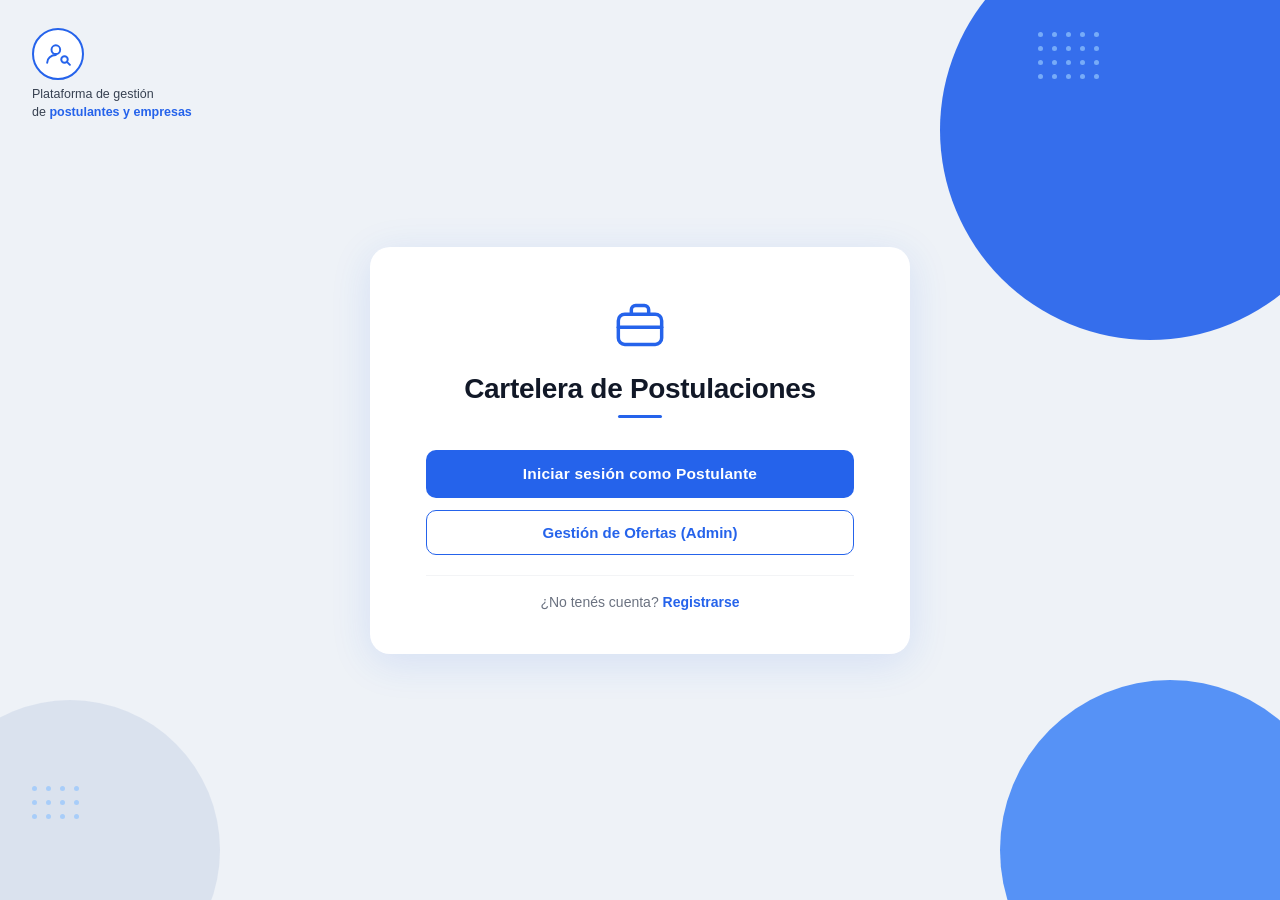
==== index.html @ e356440d "Alta de ofertas destacadas" ====
<!DOCTYPE html>
<html lang="es">
<head>
  <meta charset="UTF-8" />
  <meta name="viewport" content="width=device-width, initial-scale=1.0" />
  <title>Cartelera de Postulaciones</title>
  <link rel="stylesheet" href="css/styles.css" />
</head>
<body>

  <!-- ══════════════════════════════════════
       DECORACIÓN COMPARTIDA (vistas centradas)
  ══════════════════════════════════════ -->
  <div class="bg-blob-tr" id="deco-tr"></div>
  <div class="bg-blob-br" id="deco-br"></div>
  <div class="bg-blob-bl" id="deco-bl"></div>
  <div class="dots dots-tr" id="deco-dots-tr">
    <div class="dot"></div><div class="dot"></div><div class="dot"></div><div class="dot"></div><div class="dot"></div>
    <div class="dot"></div><div class="dot"></div><div class="dot"></div><div class="dot"></div><div class="dot"></div>
    <div class="dot"></div><div class="dot"></div><div class="dot"></div><div class="dot"></div><div class="dot"></div>
    <div class="dot"></div><div class="dot"></div><div class="dot"></div><div class="dot"></div><div class="dot"></div>
  </div>
  <div class="dots dots-bl" id="deco-dots-bl">
    <div class="dot"></div><div class="dot"></div><div class="dot"></div><div class="dot"></div>
    <div class="dot"></div><div class="dot"></div><div class="dot"></div><div class="dot"></div>
    <div class="dot"></div><div class="dot"></div><div class="dot"></div><div class="dot"></div>
  </div>
  <div class="brand" id="deco-brand">
    <div class="brand-icon">
      <svg viewBox="0 0 24 24" stroke-linecap="round" stroke-linejoin="round">
        <circle cx="10" cy="8" r="4"/>
        <path d="M2 20c0-4 3.6-7 8-7"/>
        <circle cx="18" cy="17" r="3"/>
        <line x1="20.5" y1="19.5" x2="23" y2="22"/>
      </svg>
    </div>
    <div class="brand-text">Plataforma de gestión<br>de <span>postulantes y empresas</span></div>
  </div>

  <!-- ══════════════════════════════════════
       VISTA: HOME
  ══════════════════════════════════════ -->
  <div id="view-home" class="view view-centered active">
    <div class="card">
      <div class="card-icon">
        <svg viewBox="0 0 24 24" stroke-linecap="round" stroke-linejoin="round">
          <rect x="2" y="7" width="20" height="14" rx="3"/>
          <path d="M16 7V5a2 2 0 0 0-2-2h-4a2 2 0 0 0-2 2v2"/>
          <path d="M2 13h20"/>
        </svg>
      </div>
      <h1>Cartelera de Postulaciones</h1>
      <div class="divider"></div>
      <div class="botones-home">
        <button class="btn-primary" onclick="showView('view-login')">Iniciar sesión como Postulante</button>
        <button class="btn-secondary" onclick="showView('view-ofertas')">Gestión de Ofertas (Admin)</button>
      </div>
      <div class="sep"></div>
      <div class="card-footer">¿No tenés cuenta? <a onclick="showView('view-registro')">Registrarse</a></div>
    </div>
  </div>

  <!-- ══════════════════════════════════════
       VISTA: LOGIN
  ══════════════════════════════════════ -->
  <div id="view-login" class="view view-centered">
    <div class="card">
      <div class="card-icon">
        <svg viewBox="0 0 24 24" stroke-linecap="round" stroke-linejoin="round">
          <rect x="2" y="7" width="20" height="14" rx="3"/>
          <path d="M16 7V5a2 2 0 0 0-2-2h-4a2 2 0 0 0-2 2v2"/>
          <path d="M2 13h20"/>
        </svg>
      </div>
      <h1>Inicio de Sesión</h1>
      <div class="divider"></div>

      <div id="login-error" class="msg-error">Usuario o contraseña incorrectos.</div>

      <div class="fields">
        <div class="campo">
          <label for="login-username">Nombre de usuario:</label>
          <div class="input-wrap">
            <span class="icon-left">
              <svg viewBox="0 0 24 24" stroke-linecap="round" stroke-linejoin="round"><circle cx="12" cy="8" r="4"/><path d="M4 20c0-4 3.6-7 8-7s8 3 8 7"/></svg>
            </span>
            <input type="text" id="login-username" placeholder="Ingrese su nombre de usuario" />
          </div>
        </div>
        <div class="campo">
          <label for="login-password">Contraseña:</label>
          <div class="input-wrap">
            <span class="icon-left">
              <svg viewBox="0 0 24 24" stroke-linecap="round" stroke-linejoin="round"><rect x="5" y="11" width="14" height="10" rx="2"/><path d="M8 11V7a4 4 0 0 1 8 0v4"/></svg>
            </span>
            <input type="password" id="login-password" placeholder="Ingrese su contraseña" />
            <button type="button" class="toggle-pw" onclick="togglePw('login-password')" aria-label="Mostrar contraseña">
              <svg viewBox="0 0 24 24" stroke-linecap="round" stroke-linejoin="round"><path d="M1 12s4-8 11-8 11 8 11 8-4 8-11 8-11-8-11-8z"/><circle cx="12" cy="12" r="3"/></svg>
            </button>
          </div>
        </div>
      </div>

      <button class="btn-primary" onclick="handleLogin()">Ingresar</button>
      <div class="sep"></div>
      <div class="card-footer">¿No tenés cuenta? <a onclick="showView('view-registro')">Registrarse</a></div>
    </div>
  </div>

  <!-- ══════════════════════════════════════
       VISTA: REGISTRO
  ══════════════════════════════════════ -->
  <div id="view-registro" class="view view-centered">
    <div class="card wide">
      <div class="card-icon">
        <svg viewBox="0 0 24 24" stroke-linecap="round" stroke-linejoin="round">
          <circle cx="12" cy="8" r="4"/>
          <path d="M4 20c0-4 3.6-7 8-7s8 3 8 7"/>
          <line x1="19" y1="8" x2="19" y2="14"/><line x1="16" y1="11" x2="22" y2="11"/>
        </svg>
      </div>
      <h1>Registro de Postulante</h1>
      <div class="divider"></div>

      <div id="reg-error" class="msg-error">Completá todos los campos.</div>

      <div class="fields">
        <fieldset class="reg-fieldset">
          <legend>Datos del postulante</legend>

          <div class="campo">
            <label for="reg-username">Nombre de usuario:</label>
            <div class="input-wrap">
              <span class="icon-left"><svg viewBox="0 0 24 24" stroke-linecap="round" stroke-linejoin="round"><circle cx="12" cy="8" r="4"/><path d="M4 20c0-4 3.6-7 8-7s8 3 8 7"/></svg></span>
              <input type="text" id="reg-username" placeholder="Elija un nombre de usuario" />
            </div>
          </div>

          <div class="campo">
            <label for="reg-password">Contraseña:</label>
            <div class="input-wrap">
              <span class="icon-left"><svg viewBox="0 0 24 24" stroke-linecap="round" stroke-linejoin="round"><rect x="5" y="11" width="14" height="10" rx="2"/><path d="M8 11V7a4 4 0 0 1 8 0v4"/></svg></span>
              <input type="password" id="reg-password" placeholder="Elija una contraseña" />
            </div>
          </div>

          <div class="campo">
            <label for="reg-fullname">Nombre completo:</label>
            <div class="input-wrap">
              <span class="icon-left"><svg viewBox="0 0 24 24" stroke-linecap="round" stroke-linejoin="round"><path d="M4 6h16M4 12h16M4 18h7"/></svg></span>
              <input type="text" id="reg-fullname" placeholder="Ingrese su nombre completo" />
            </div>
          </div>

          <div class="campo">
            <label for="reg-level">Nivel de experiencia:</label>
            <select id="reg-level">
              <option value="">Seleccione una opción</option>
              <option value="junior">Junior</option>
              <option value="semi-senior">Semi-Senior</option>
              <option value="senior">Senior</option>
            </select>
          </div>

          <div class="campo">
            <label for="reg-area">Área de interés:</label>
            <select id="reg-area">
              <option value="">Seleccione una opción</option>
              <option value="tecnologia">Tecnología</option>
              <option value="diseno">Diseño</option>
              <option value="marketing">Marketing</option>
              <option value="administracion">Administración</option>
            </select>
          </div>
        </fieldset>
      </div>

      <button class="btn-primary" onclick="handleRegistro()">Registrarse</button>
      <button class="btn-secondary" onclick="showView('view-login')">Cancelar</button>
      <div class="sep"></div>
      <div class="card-footer">¿Ya tenés cuenta? <a onclick="showView('view-login')">Iniciar sesión</a></div>
    </div>
  </div>

  <!-- ══════════════════════════════════════
       VISTA: GESTIÓN DE OFERTAS
  ══════════════════════════════════════ -->
  <div id="view-ofertas" class="view view-panel">
    <nav class="navbar">
      <div class="navbar-brand">
        <svg viewBox="0 0 24 24" stroke-linecap="round" stroke-linejoin="round"><rect x="2" y="7" width="20" height="14" rx="3"/><path d="M16 7V5a2 2 0 0 0-2-2h-4a2 2 0 0 0-2 2v2"/><path d="M2 13h20"/></svg>
        Cartelera de Postulaciones
      </div>
      <div class="navbar-actions">
        <a onclick="showView('view-home')">← Menú principal</a>
      </div>
    </nav>
    <main class="panel-content">
      <div class="panel-header">
        <h1>Gestión de Ofertas Laborales</h1>
        <button class="btn-action" onclick="crearOferta()">+ Crear nueva oferta</button>
      </div>
      <div class="table-wrap">
        <table>
          <thead>
            <tr><th>ID</th><th>Título</th><th>Estado</th><th>Acciones</th></tr>
          </thead>
          <tbody id="ofertas-tbody">
            <tr>
              <td>JOB_OFFER_1</td><td>Desarrollador Frontend</td>
              <td><span class="badge badge-active">Activa</span></td>
              <td class="td-actions">
                <button class="btn-table btn-edit"  onclick="editar('JOB_OFFER_1')">Editar</button>
                <button class="btn-table btn-close" onclick="cerrar('JOB_OFFER_1')">Cerrar</button>
              </td>
            </tr>
            <tr>
              <td>JOB_OFFER_2</td><td>Analista de Datos</td>
              <td><span class="badge badge-inactive">Inactiva</span></td>
              <td class="td-actions">
                <button class="btn-table btn-edit"  onclick="editar('JOB_OFFER_2')">Editar</button>
                <button class="btn-table btn-close" onclick="cerrar('JOB_OFFER_2')">Cerrar</button>
              </td>
            </tr>
            <tr>
              <td>JOB_OFFER_3</td><td>Diseñador UX</td>
              <td><span class="badge badge-closed">Cerrada</span></td>
              <td>—</td>
            </tr>
          </tbody>
        </table>
      </div>
    </main>
  </div>

  <!-- ══════════════════════════════════════
       VISTA: ADMIN
  ══════════════════════════════════════ -->
  <div id="view-admin" class="view view-panel">
    <nav class="navbar">
      <div class="navbar-brand">
        <svg viewBox="0 0 24 24" stroke-linecap="round" stroke-linejoin="round"><rect x="2" y="7" width="20" height="14" rx="3"/><path d="M16 7V5a2 2 0 0 0-2-2h-4a2 2 0 0 0-2 2v2"/><path d="M2 13h20"/></svg>
        Cartelera de Postulaciones
      </div>
      <div class="navbar-actions">
        <a onclick="showView('view-ofertas')">Ofertas</a>
        <a onclick="showView('view-home')">Cerrar sesión</a>
      </div>
    </nav>
    <main class="panel-content">
      <div class="panel-header"><h1>Panel de Administración</h1></div>
      <p style="color:var(--gray-500);font-size:14px;">Contenido del panel en construcción.</p>
    </main>
  </div>
  <!-- ══════════════════════════════════════
       VISTA: LISTADO DE OFERTAS (POSTULANTE)
  ══════════════════════════════════════ -->
  <div id="view-listado-ofertas" class="view view-panel">
    <nav class="navbar">
      <div class="navbar-brand">
        <svg viewBox="0 0 24 24" stroke-linecap="round" stroke-linejoin="round"><rect x="2" y="7" width="20" height="14" rx="3"/><path d="M16 7V5a2 2 0 0 0-2-2h-4a2 2 0 0 0-2 2v2"/><path d="M2 13h20"/></svg>
        Cartelera de Postulaciones
      </div>
      <div class="navbar-actions">
        <a onclick="showView('view-home')">← Menú principal</a>
      </div>
    </nav>
    <main class="panel-content">
      <div class="panel-header">
        <h1>Ofertas Laborales Disponibles</h1>
      </div>

      <div class="filtro-ver">
        <span>Ver:</span>
        <label>
          <input type="radio" name="filtro-ofertas" value="mi-area" checked onchange="filtrarOfertas(this.value)" />
          Solo mi área (Tecnología)
        </label>
        <label>
          <input type="radio" name="filtro-ofertas" value="todas" onchange="filtrarOfertas(this.value)" />
          Todas
        </label>
      </div>

      <div id="listado-ofertas-container">

        <div class="oferta-card">
          <div class="oferta-card-header">
            <strong>JOB_OFFER_1</strong> | Desarrollador Frontend
          </div>
          <div class="oferta-card-body">
            <span>Empresa: TechCorp</span>
            <span>Nivel: Junior</span>
            <span>Área: Tecnología</span>
            <span>Vacantes: 2</span>
          </div>
          <div class="oferta-card-footer">
            <button class="btn-action" onclick="postularse('JOB_OFFER_1')">Postularse</button>
          </div>
        </div>

        <div class="oferta-card">
          <div class="oferta-card-header">
            <strong>JOB_OFFER_3</strong> | Analista de Datos
          </div>
          <div class="oferta-card-body">
            <span>Empresa: DataInc</span>
            <span>Nivel: Junior</span>
            <span>Área: Tecnología</span>
            <span>Vacantes: 1</span>
          </div>
          <div class="oferta-card-footer">
            <button class="btn-action" onclick="postularse('JOB_OFFER_3')">Postularse</button>
          </div>
        </div>

      </div>
    </main>
  </div>

  <!-- ══════════════════════════════════════
       VISTA: ALTA DE OFERTA
  ══════════════════════════════════════ -->
  <div id="view-alta-oferta" class="view view-panel">
    <nav class="navbar">
      <div class="navbar-brand">
        <svg viewBox="0 0 24 24" stroke-linecap="round" stroke-linejoin="round"><rect x="2" y="7" width="20" height="14" rx="3"/><path d="M16 7V5a2 2 0 0 0-2-2h-4a2 2 0 0 0-2 2v2"/><path d="M2 13h20"/></svg>
        Cartelera de Postulaciones
      </div>
      <div class="navbar-actions">
        <a onclick="showView('view-ofertas')">← Gestión de Ofertas</a>
      </div>
    </nav>
    <main class="panel-content">
      <div class="panel-header">
        <h1>Crear Oferta Laboral</h1>
      </div>

      <div id="alta-error" class="msg-error">Completá todos los campos obligatorios.</div>

      <div class="fields">
        <fieldset class="reg-fieldset">
          <legend>Datos de la oferta</legend>

          <div class="campo">
            <label for="oferta-titulo">Título:</label>
            <div class="input-wrap">
              <input type="text" id="oferta-titulo" placeholder="Ej: Desarrollador Frontend" />
            </div>
          </div>

          <div class="campo">
            <label for="oferta-empresa">Empresa:</label>
            <div class="input-wrap">
              <input type="text" id="oferta-empresa" placeholder="Ej: Acme S.A." />
            </div>
          </div>

          <div class="campo">
            <label for="oferta-descripcion">Descripción:</label>
            <textarea id="oferta-descripcion" rows="4" placeholder="Descripción de la oferta..."></textarea>
          </div>

          <div class="campo">
            <label for="oferta-nivel">Nivel requerido:</label>
            <select id="oferta-nivel">
              <option value="">Seleccione una opción</option>
              <option value="junior">Junior</option>
              <option value="semi-senior">Semi-Senior</option>
              <option value="senior">Senior</option>
            </select>
          </div>

          <div class="campo">
            <label for="oferta-area">Área:</label>
            <select id="oferta-area">
              <option value="">Seleccione una opción</option>
              <option value="tecnologia">Tecnología</option>
              <option value="diseno">Diseño</option>
              <option value="marketing">Marketing</option>
              <option value="administracion">Administración</option>
            </select>
          </div>

          <div class="campo">
            <label for="oferta-limite">Límite de postulaciones:</label>
            <div class="input-wrap">
              <input type="number" id="oferta-limite" min="1" placeholder="Ej: 50" />
            </div>
          </div>

          <div class="campo">
            <label for="oferta-vacantes">Cantidad de vacantes:</label>
            <div class="input-wrap">
              <input type="number" id="oferta-vacantes" min="1" placeholder="Ej: 3" />
            </div>
          </div>

          <div class="campo">
            <label class="label-check">
              <input type="checkbox" id="oferta-destacada" />
              ¿Destacada?
            </label>
          </div>

        </fieldset>
      </div>

      <button class="btn-primary" onclick="handleCrearOferta()">Crear oferta</button>
      <button class="btn-secondary" onclick="showView('view-ofertas')">Cancelar</button>
    </main>
  </div>
  <!-- ══════════════════════════════════════
       VISTA: CATÁLOGO DE OFERTAS DESTACADAS
  ══════════════════════════════════════ -->
  <div id="view-destacadas" class="view view-panel">
    <nav class="navbar">
      <div class="navbar-brand">
        <svg viewBox="0 0 24 24" stroke-linecap="round" stroke-linejoin="round"><rect x="2" y="7" width="20" height="14" rx="3"/><path d="M16 7V5a2 2 0 0 0-2-2h-4a2 2 0 0 0-2 2v2"/><path d="M2 13h20"/></svg>
        Cartelera de Postulaciones
      </div>
      <div class="navbar-actions">
        <a onclick="showView('view-listado-ofertas')">← Ofertas disponibles</a>
      </div>
    </nav>
    <main class="panel-content">
      <div class="panel-header">
        <h1>Catálogo de Ofertas Destacadas</h1>
      </div>

      <div id="destacadas-container">

        <div class="oferta-card">
          <div class="oferta-card-header">
            ★ DESTACADA
          </div>
          <div class="oferta-card-body">
            <span>Desarrollador Backend | TechCorp</span>
            <span>Nivel: Senior | Área: Tecnología</span>
            <span>Descripción breve de la oferta...</span>
          </div>
          <div class="oferta-card-footer">
            <button class="btn-action" onclick="postularse('DEST_1')">Postularse</button>
          </div>
        </div>

        <div class="oferta-card">
          <div class="oferta-card-header">
            ★ DESTACADA
          </div>
          <div class="oferta-card-body">
            <span>Diseñador UX/UI | CreativeStudio</span>
            <span>Nivel: Semi-Senior | Área: Diseño</span>
            <span>Descripción breve de la oferta...</span>
          </div>
          <div class="oferta-card-footer">
            <button class="btn-action" onclick="postularse('DEST_2')">Postularse</button>
          </div>
        </div>

      </div>
    </main>
  </div>

  <!-- ══════════════════════════════════════
       SCRIPTS
  ══════════════════════════════════════ -->
  <script src="js/data.js"></script>
  <script src="js/utils.js"></script>
  <script src="js/auth.js"></script>
  <script src="js/ofertas.js"></script>
  <script src="js/ui.js"></script>
</body>
</html>
---- css/styles.css ----
/* ============================================================
   CARTELERA DE POSTULACIONES — Estilos globales
   ============================================================ */

/* ── Reset base ── */
*, *::before, *::after {
  box-sizing: border-box;
  margin: 0;
  padding: 0;
}

/* ── Variables ── */
:root {
  --blue:        #2563eb;
  --blue-dark:   #1d4ed8;
  --blue-light:  #3b82f6;
  --blue-pale:   #93c5fd;
  --blue-bg:     #eef2f7;
  --gray-900:    #111827;
  --gray-700:    #374151;
  --gray-500:    #6b7280;
  --gray-300:    #d1d5db;
  --gray-200:    #e5e7eb;
  --gray-100:    #f3f4f6;
  --white:       #ffffff;
  --radius-card: 20px;
  --radius-inp:  10px;
  --shadow-card: 0 8px 40px rgba(37, 99, 235, .13);
  --font:        'Segoe UI', Arial, sans-serif;
}

body {
  font-family: var(--font);
  background: var(--blue-bg);
  color: var(--gray-700);
  min-height: 100vh;
}

a {
  color: var(--blue);
  font-weight: 600;
  text-decoration: none;
  cursor: pointer;
}
a:hover { text-decoration: underline; }

/* ============================================================
   VISTAS
   ============================================================ */
.view         { display: none; }
.view.active  { display: flex; }

/* Vista centrada (home / login / registro) */
.view-centered {
  align-items: center;
  justify-content: center;
  min-height: 100vh;
  position: relative;
  overflow: hidden;
}

/* Vista panel (admin / gestión) */
.view-panel {
  flex-direction: column;
  min-height: 100vh;
}

/* ============================================================
   DECORACIÓN DE FONDO (blobs y dots)
   ============================================================ */
.bg-blob-tr {
  position: fixed;
  top: -80px; right: -80px;
  width: 420px; height: 420px;
  background: var(--blue);
  border-radius: 50%;
  z-index: 1;
  opacity: .92;
}
.bg-blob-br {
  position: fixed;
  bottom: -120px; right: -60px;
  width: 340px; height: 340px;
  background: var(--blue-light);
  border-radius: 50%;
  z-index: 1;
  opacity: .85;
}
.bg-blob-bl {
  position: fixed;
  bottom: -100px; left: -80px;
  width: 300px; height: 300px;
  background: #cbd5e8;
  border-radius: 50%;
  z-index: 1;
  opacity: .55;
}

.dots {
  position: fixed;
  z-index: 2;
  display: grid;
  gap: 8px;
}
.dots-tr {
  top: 32px; right: 180px;
  grid-template-columns: repeat(5, 6px);
  grid-template-rows:    repeat(4, 6px);
}
.dots-bl {
  bottom: 80px; left: 32px;
  grid-template-columns: repeat(4, 6px);
  grid-template-rows:    repeat(3, 6px);
}
.dot {
  width: 5px; height: 5px;
  border-radius: 50%;
  background: var(--blue-pale);
  opacity: .7;
}

/* ── Marca superior izquierda ── */
.brand {
  position: fixed;
  top: 28px; left: 32px;
  z-index: 10;
  display: flex;
  flex-direction: column;
  gap: 6px;
}
.brand-icon {
  width: 52px; height: 52px;
  border: 2px solid var(--blue);
  border-radius: 50%;
  display: flex;
  align-items: center;
  justify-content: center;
  background: var(--white);
}
.brand-icon svg {
  width: 26px; height: 26px;
  stroke: var(--blue); fill: none; stroke-width: 1.8;
}
.brand-text {
  font-size: 12.5px;
  color: var(--gray-700);
  line-height: 1.4;
}
.brand-text span { color: var(--blue); font-weight: 600; }

/* ============================================================
   CARD CENTRAL (home / login / registro)
   ============================================================ */
.card {
  position: relative;
  z-index: 10;
  background: var(--white);
  border-radius: var(--radius-card);
  padding: 52px 56px 44px;
  width: 100%;
  max-width: 540px;
  box-shadow: var(--shadow-card);
  display: flex;
  flex-direction: column;
  align-items: center;
}
.card.wide { max-width: 620px; }

.card-icon {
  margin-bottom: 18px;
}
.card-icon svg {
  width: 52px; height: 52px;
  stroke: var(--blue); fill: none; stroke-width: 1.6;
}

.card h1 {
  font-size: 28px;
  font-weight: 700;
  color: var(--gray-900);
  letter-spacing: -.3px;
  margin-bottom: 10px;
}

.divider {
  width: 44px; height: 3px;
  background: var(--blue);
  border-radius: 2px;
  margin-bottom: 32px;
}

/* ── Campos de formulario ── */
.fields {
  width: 100%;
  display: flex;
  flex-direction: column;
  gap: 18px;
  margin-bottom: 28px;
}

.campo {
  width: 100%;
  display: flex;
  flex-direction: column;
  gap: 7px;
}
.campo label {
  font-size: 14px;
  font-weight: 600;
  color: var(--gray-900);
}

.input-wrap {
  position: relative;
  display: flex;
  align-items: center;
}
.input-wrap .icon-left {
  position: absolute;
  left: 14px;
  pointer-events: none;
  display: flex;
}
.input-wrap .icon-left svg {
  width: 20px; height: 20px;
  stroke: var(--blue-pale); fill: none; stroke-width: 1.7;
}

input, select {
  width: 100%;
  padding: 13px 16px 13px 44px;
  border: 1.5px solid var(--gray-200);
  border-radius: var(--radius-inp);
  font-size: 14.5px;
  font-family: var(--font);
  color: var(--gray-700);
  background: var(--white);
  outline: none;
  transition: border-color .2s;
  appearance: none;
}
select       { padding-left: 16px; }
input::placeholder { color: #9ca3af; }
input:focus, select:focus { border-color: var(--blue); }

.toggle-pw {
  position: absolute;
  right: 14px;
  background: none;
  border: none;
  cursor: pointer;
  padding: 0;
  display: flex;
  align-items: center;
}
.toggle-pw svg {
  width: 20px; height: 20px;
  stroke: #9ca3af; fill: none; stroke-width: 1.7;
}

/* Fieldset registro */
.reg-fieldset {
  width: 100%;
  border: 1.5px solid var(--gray-200);
  border-radius: var(--radius-inp);
  padding: 22px 18px 18px;
}
.reg-fieldset legend {
  font-size: 13px;
  font-weight: 600;
  color: var(--blue);
  padding: 0 6px;
}
.reg-fieldset .campo + .campo { margin-top: 16px; }

/* ── Botones ── */
.btn-primary {
  width: 100%;
  padding: 15px;
  background: var(--blue);
  color: var(--white);
  font-size: 15.5px;
  font-weight: 600;
  font-family: var(--font);
  border: none;
  border-radius: var(--radius-inp);
  cursor: pointer;
  letter-spacing: .2px;
  transition: background .18s;
  margin-bottom: 20px;
}
.btn-primary:hover { background: var(--blue-dark); }

.btn-secondary {
  width: 100%;
  padding: 13px;
  background: transparent;
  color: var(--blue);
  font-size: 15px;
  font-weight: 600;
  font-family: var(--font);
  border: 1.5px solid var(--blue);
  border-radius: var(--radius-inp);
  cursor: pointer;
  transition: background .18s, color .18s;
  margin-bottom: 20px;
}
.btn-secondary:hover {
  background: var(--blue);
  color: var(--white);
}

/* Grupo de botones home */
.botones-home {
  width: 100%;
  display: flex;
  flex-direction: column;
  gap: 12px;
  margin-bottom: 20px;
}
.botones-home .btn-primary,
.botones-home .btn-secondary {
  margin-bottom: 0;
}

.sep {
  width: 100%;
  height: 1px;
  background: var(--gray-100);
  margin-bottom: 18px;
}

.card-footer {
  font-size: 14px;
  color: var(--gray-500);
  text-align: center;
}

/* ── Mensaje de error ── */
.msg-error {
  width: 100%;
  padding: 10px 14px;
  margin-bottom: 16px;
  background: #fee2e2;
  color: #991b1b;
  border-radius: 8px;
  font-size: 13.5px;
  display: none;
}
.msg-error.visible { display: block; }

/* ============================================================
   LAYOUT DE PANEL (navbar + contenido)
   ============================================================ */
.navbar {
  background: var(--blue);
  color: var(--white);
  padding: 0 32px;
  height: 60px;
  display: flex;
  align-items: center;
  justify-content: space-between;
  box-shadow: 0 2px 12px rgba(37, 99, 235, .18);
  position: sticky;
  top: 0;
  z-index: 100;
}
.navbar-brand {
  display: flex;
  align-items: center;
  gap: 10px;
  font-weight: 700;
  font-size: 16px;
  color: var(--white);
  text-decoration: none;
}
.navbar-brand svg {
  width: 24px; height: 24px;
  stroke: var(--white); fill: none; stroke-width: 1.8;
}
.navbar-actions { display: flex; gap: 16px; align-items: center; }
.navbar-actions a {
  color: rgba(255, 255, 255, .85);
  font-size: 14px;
  font-weight: 500;
}
.navbar-actions a:hover { color: var(--white); text-decoration: underline; }

.panel-content {
  flex: 1;
  padding: 36px 40px;
  max-width: 1100px;
  width: 100%;
  margin: 0 auto;
}

.panel-header {
  display: flex;
  align-items: center;
  justify-content: space-between;
  margin-bottom: 28px;
  flex-wrap: wrap;
  gap: 12px;
}
.panel-header h1 {
  font-size: 24px;
  font-weight: 700;
  color: var(--gray-900);
}

/* Botón acción (crear, etc.) */
.btn-action {
  padding: 10px 20px;
  background: var(--blue);
  color: var(--white);
  font-size: 14px;
  font-weight: 600;
  font-family: var(--font);
  border: none;
  border-radius: 8px;
  cursor: pointer;
  transition: background .18s;
  display: inline-flex;
  align-items: center;
  gap: 6px;
}
.btn-action:hover { background: var(--blue-dark); }

/* ── Tabla ── */
.table-wrap {
  background: var(--white);
  border-radius: 14px;
  box-shadow: 0 2px 16px rgba(0, 0, 0, .06);
  overflow: hidden;
}

table {
  width: 100%;
  border-collapse: collapse;
  font-size: 14px;
}
thead {
  background: var(--blue);
  color: var(--white);
}
thead th {
  padding: 14px 18px;
  text-align: left;
  font-weight: 600;
  font-size: 13px;
  letter-spacing: .3px;
}
tbody tr {
  border-bottom: 1px solid var(--gray-100);
  transition: background .12s;
}
tbody tr:last-child { border-bottom: none; }
tbody tr:hover { background: #f0f6ff; }
tbody td {
  padding: 14px 18px;
  color: var(--gray-700);
  vertical-align: middle;
}

/* Badges de estado */
.badge {
  display: inline-block;
  padding: 3px 10px;
  border-radius: 20px;
  font-size: 12px;
  font-weight: 600;
}
.badge-active   { background: #dcfce7; color: #15803d; }
.badge-inactive { background: #fef9c3; color: #854d0e; }
.badge-closed   { background: #fee2e2; color: #991b1b; }

/* Botones de tabla */
.btn-table {
  padding: 6px 14px;
  border-radius: 6px;
  font-size: 12.5px;
  font-weight: 600;
  font-family: var(--font);
  border: none;
  cursor: pointer;
  transition: opacity .15s;
}
.btn-table:hover { opacity: .8; }
.btn-edit   { background: #e0edff; color: var(--blue); }
.btn-close  { background: #fee2e2; color: #991b1b; }

.td-actions { display: flex; gap: 6px; }

/* ── Responsivo ── */
@media (max-width: 600px) {
  .card          { padding: 36px 20px 30px; }
  .card h1       { font-size: 22px; }
  .panel-content { padding: 20px 16px; }
  .navbar        { padding: 0 16px; }
  .brand         { display: none; }
  .dots          { display: none; }
}
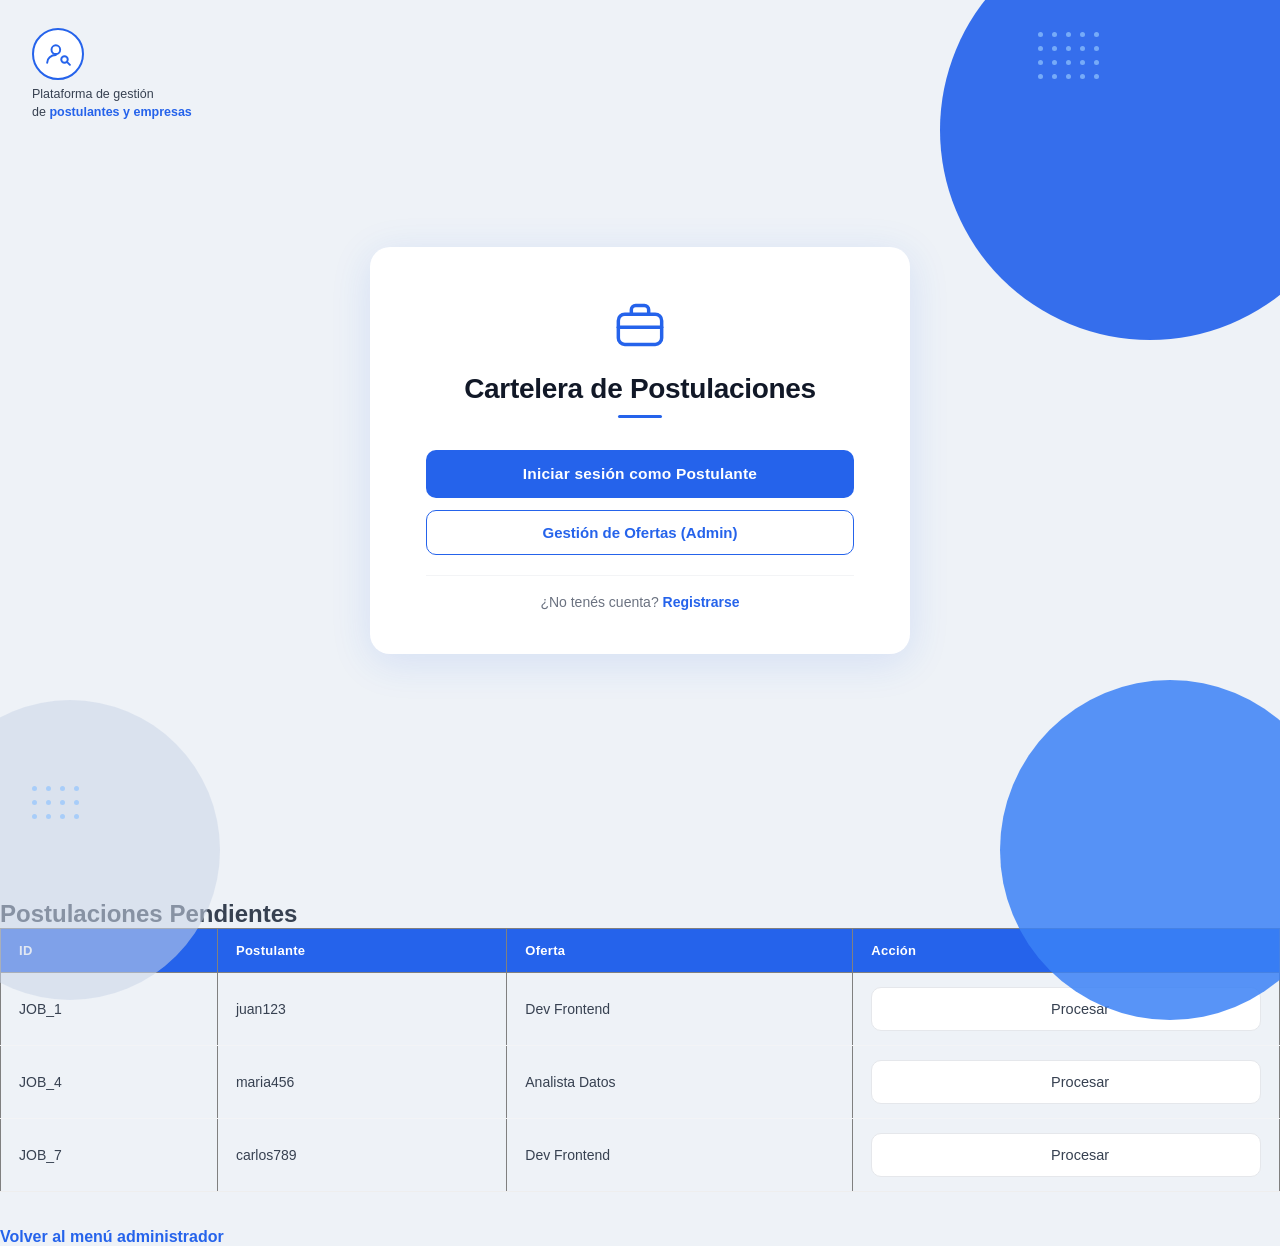
==== commit 294e1ad0: "precesar postulaciones" ====
--- a/index.html
+++ b/index.html
@@ -462,6 +462,99 @@
     </main>
   </div>
 
+  <div id="view-mis-postulaciones" class="view view-panel">
+
+    <div class="navbar">
+        <a onclick="showView('view-home')">
+            Menú principal
+        </a>
+    </div>
+
+    <h1>Mis Postulaciones</h1>
+
+    <table>
+        <tr>
+            <th>ID</th>
+            <th>Oferta</th>
+            <th>Estado</th>
+        </tr>
+
+        <tr>
+            <td>JOB_1</td>
+            <td>Desarrollador Frontend</td>
+            <td>Pendiente</td>
+        </tr>
+
+        <tr>
+            <td>JOB_2</td>
+            <td>Analista de Datos</td>
+            <td>Aceptada</td>
+        </tr>
+
+        <tr>
+            <td>JOB_5</td>
+            <td>Diseñador UX</td>
+            <td>Rechazada</td>
+        </tr>
+    </table>
+
+</div>
+
+ <h2>Postulaciones Pendientes</h2>
+ 
+  <table border="1">
+    <thead>
+      <tr>
+        <th>ID</th>
+        <th>Postulante</th>
+        <th>Oferta</th>
+        <th>Acción</th>
+      </tr>
+    </thead>
+    <tbody>
+      <tr>
+        <td>JOB_1</td>
+        <td>juan123</td>
+        <td>Dev Frontend</td>
+        <td><input type="button" value="Procesar" onclick="procesar('JOB_1', 'juan123', 'Dev Frontend', 1)" /></td>
+      </tr>
+      <tr>
+        <td>JOB_4</td>
+        <td>maria456</td>
+        <td>Analista Datos</td>
+        <td><input type="button" value="Procesar" onclick="procesar('JOB_4', 'maria456', 'Analista Datos', 3)" /></td>
+      </tr>
+      <tr>
+        <td>JOB_7</td>
+        <td>carlos789</td>
+        <td>Dev Frontend</td>
+        <td><input type="button" value="Procesar" onclick="procesar('JOB_7', 'carlos789', 'Dev Frontend', 1)" /></td>
+      </tr>
+    </tbody>
+  </table>
+ 
+  <br>
+ 
+  <div id="panel-procesar" style="display:none;">
+    <hr>
+    <p>Al hacer clic en [Procesar]:</p>
+    <p>
+      Postulación: <span id="det-id"></span> |
+      Postulante: <span id="det-postulante"></span>
+    </p>
+    <p>
+      Oferta: <span id="det-oferta"></span> |
+      Vacantes disp.: <span id="det-vacantes"></span>
+    </p>
+    <br>
+    <input type="button" value="[ Aceptar ]" onclick="aceptar()" />
+    &nbsp;&nbsp;
+    <input type="button" value="[ Rechazar ]" onclick="rechazar()" />
+  </div>
+ 
+  <br>
+  <a href="gestion_ofertas.html">Volver al menú administrador</a>
+
   <!-- ══════════════════════════════════════
        SCRIPTS
   ══════════════════════════════════════ -->
--- a/css/styles.css
+++ b/css/styles.css
@@ -499,4 +499,243 @@
   .navbar        { padding: 0 16px; }
   .brand         { display: none; }
   .dots          { display: none; }
+}
+
+/* ============================================================
+   LISTADO DE OFERTAS (vista postulante)
+   ============================================================ */
+
+/* Filtro de área */
+.filtro-ver {
+  display: flex;
+  align-items: center;
+  gap: 20px;
+  margin-bottom: 24px;
+  font-size: 14px;
+  font-weight: 600;
+  color: var(--gray-700);
+}
+.filtro-ver label {
+  display: flex;
+  align-items: center;
+  gap: 6px;
+  font-weight: 500;
+  cursor: pointer;
+}
+.filtro-ver input[type="radio"] { accent-color: var(--blue); cursor: pointer; }
+
+/* Grid de cards */
+#listado-ofertas-container {
+  display: grid;
+  grid-template-columns: repeat(auto-fill, minmax(300px, 1fr));
+  gap: 20px;
+}
+
+/* Card individual de oferta */
+.oferta-card {
+  background: var(--white);
+  border-radius: 14px;
+  box-shadow: 0 2px 16px rgba(0,0,0,.07);
+  overflow: hidden;
+  display: flex;
+  flex-direction: column;
+  transition: box-shadow .2s;
+}
+.oferta-card:hover { box-shadow: 0 6px 28px rgba(37,99,235,.15); }
+
+.oferta-card-header {
+  background: var(--blue);
+  color: var(--white);
+  padding: 14px 18px;
+  font-size: 14px;
+}
+.oferta-card-header strong { font-size: 13px; opacity: .85; }
+
+.oferta-card-body {
+  padding: 16px 18px;
+  display: flex;
+  flex-direction: column;
+  gap: 6px;
+  flex: 1;
+}
+.oferta-card-body span {
+  font-size: 13.5px;
+  color: var(--gray-700);
+}
+.oferta-card-body span::before {
+  content: '• ';
+  color: var(--blue-pale);
+}
+
+.oferta-card-footer {
+  padding: 12px 18px 16px;
+  display: flex;
+  justify-content: flex-end;
+}
+
+/* Estado "ya postulado" */
+.btn-postulado {
+  padding: 8px 16px;
+  border-radius: 8px;
+  font-size: 13px;
+  font-weight: 600;
+  font-family: var(--font);
+  background: #dcfce7;
+  color: #15803d;
+  border: none;
+  cursor: default;
+}
+
+/* Mensaje sin resultados */
+.sin-resultados {
+  grid-column: 1 / -1;
+  text-align: center;
+  padding: 40px;
+  color: var(--gray-500);
+  font-size: 14px;
+}
+
+/* ============================================================
+   SIDEBAR + LAYOUT DE PANEL
+   ============================================================ */
+
+/* Cuerpo del panel: sidebar + contenido en fila */
+.panel-body {
+  display: flex;
+  flex: 1;
+  overflow: hidden;
+  height: calc(100vh - 60px); /* resta la navbar */
+}
+
+/* ── Sidebar ── */
+.sidebar {
+  width: 230px;
+  min-width: 230px;
+  background: var(--white);
+  border-right: 1px solid var(--gray-200);
+  display: flex;
+  flex-direction: column;
+  overflow-y: auto;
+  padding: 20px 0 24px;
+}
+
+/* Bloque de usuario arriba del sidebar */
+.sidebar-user {
+  padding: 0 18px 18px;
+  border-bottom: 1px solid var(--gray-100);
+  margin-bottom: 10px;
+}
+.sidebar-user-name {
+  font-size: 14px;
+  font-weight: 700;
+  color: var(--gray-900);
+  margin-bottom: 2px;
+}
+.sidebar-user-role {
+  font-size: 12px;
+  color: var(--gray-500);
+  text-transform: capitalize;
+}
+
+/* Nav de ítems */
+.sidebar-nav {
+  display: flex;
+  flex-direction: column;
+  gap: 2px;
+  padding: 0 10px;
+}
+
+/* Grupo con título colapsable */
+.sidebar-group {}
+.sidebar-group-label {
+  display: flex;
+  align-items: center;
+  justify-content: space-between;
+  padding: 8px 10px 6px;
+  font-size: 11px;
+  font-weight: 700;
+  letter-spacing: .6px;
+  text-transform: uppercase;
+  color: var(--gray-500);
+  cursor: pointer;
+  user-select: none;
+  border-radius: 8px;
+  transition: background .15s;
+}
+.sidebar-group-label:hover { background: var(--gray-100); }
+.sidebar-group-label .chevron {
+  transition: transform .2s;
+  font-size: 10px;
+  opacity: .6;
+}
+.sidebar-group.collapsed .chevron { transform: rotate(-90deg); }
+.sidebar-group-items {
+  display: flex;
+  flex-direction: column;
+  gap: 1px;
+  overflow: hidden;
+  transition: max-height .25s ease;
+  max-height: 400px;
+}
+.sidebar-group.collapsed .sidebar-group-items { max-height: 0; }
+
+/* Ítem de navegación */
+.sidebar-item {
+  display: flex;
+  align-items: center;
+  gap: 10px;
+  padding: 9px 10px;
+  border-radius: 8px;
+  font-size: 13.5px;
+  color: var(--gray-700);
+  cursor: pointer;
+  transition: background .15s, color .15s;
+  user-select: none;
+  position: relative;
+}
+.sidebar-item:hover { background: #eef2f7; color: var(--gray-900); }
+.sidebar-item.active {
+  background: #e0edff;
+  color: var(--blue);
+  font-weight: 600;
+}
+.sidebar-item svg {
+  width: 17px; height: 17px;
+  stroke: currentColor; fill: none; stroke-width: 1.8;
+  flex-shrink: 0;
+}
+/* Badge numérico en el ítem */
+.sidebar-badge {
+  margin-left: auto;
+  background: var(--blue);
+  color: var(--white);
+  font-size: 11px;
+  font-weight: 700;
+  padding: 1px 7px;
+  border-radius: 20px;
+  min-width: 20px;
+  text-align: center;
+}
+
+/* ── Contenido principal scrollable ── */
+#panel-main {
+  flex: 1;
+  overflow-y: auto;
+  padding: 36px 40px;
+}
+
+/* Secciones: solo la activa se muestra */
+.seccion { display: none; }
+.seccion.active { display: block; }
+
+/* ── Responsivo ── */
+@media (max-width: 768px) {
+  .sidebar { width: 180px; min-width: 180px; }
+  #panel-main { padding: 20px 16px; }
+}
+@media (max-width: 540px) {
+  .panel-body { flex-direction: column; }
+  .sidebar { width: 100%; min-width: 0; height: auto; border-right: none; border-bottom: 1px solid var(--gray-200); padding: 10px 0; }
+  .sidebar-group-items { flex-direction: row; flex-wrap: wrap; }
+  .sidebar-item { font-size: 12px; padding: 7px 8px; }
 }
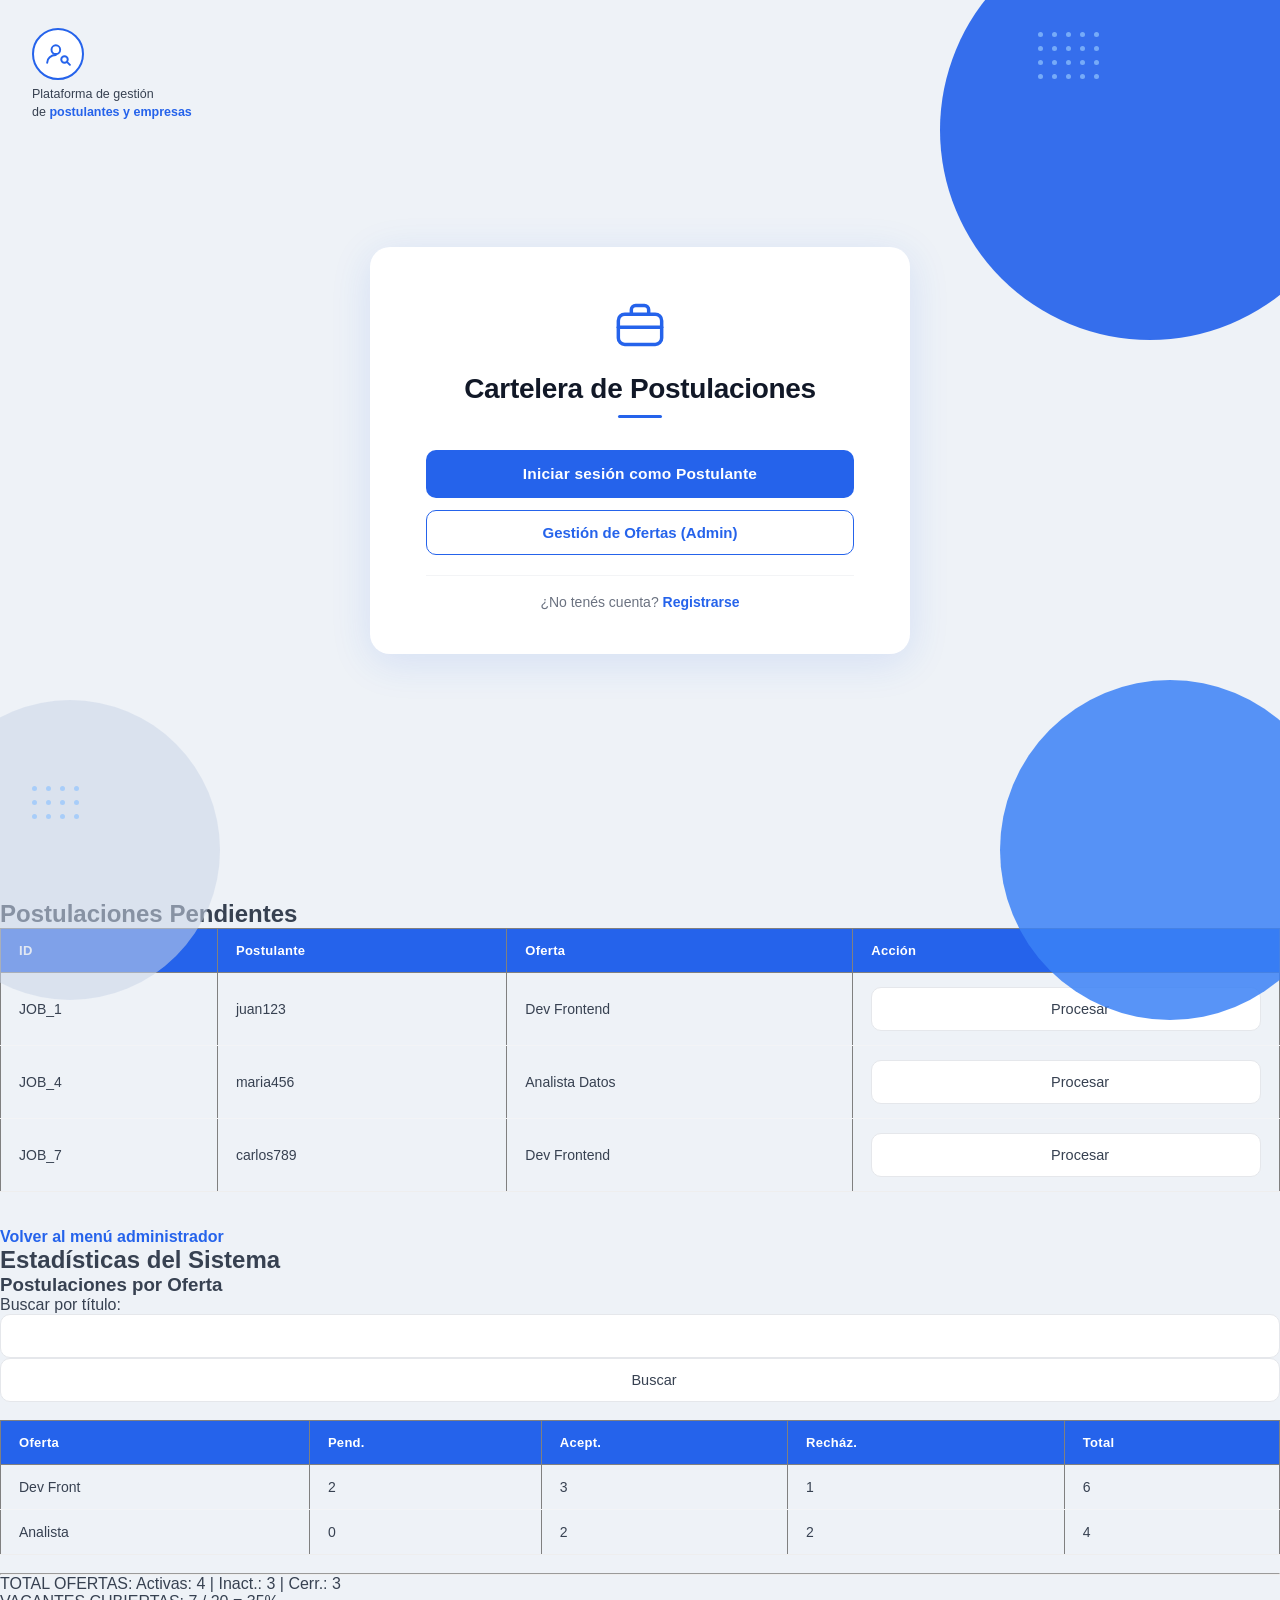
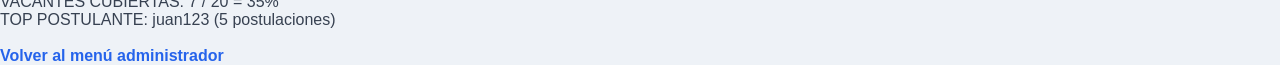
==== commit 272160a7: "estadisticas del sistema" ====
--- a/index.html
+++ b/index.html
@@ -555,6 +555,55 @@
   <br>
   <a href="gestion_ofertas.html">Volver al menú administrador</a>
 
+
+  <h2>Estadísticas del Sistema</h2>
+ 
+  <h3>Postulaciones por Oferta</h3>
+ 
+  <label for="buscar">Buscar por título:</label>
+  <input type="text" id="buscar" />
+  <input type="button" value="Buscar" onclick="buscar()" />
+ 
+  <br><br>
+ 
+  <table border="1" id="tabla-estadisticas">
+    <thead>
+      <tr>
+        <th>Oferta</th>
+        <th>Pend.</th>
+        <th>Acept.</th>
+        <th>Recház.</th>
+        <th>Total</th>
+      </tr>
+    </thead>
+    <tbody id="estadisticas-tbody">
+      <tr>
+        <td>Dev Front</td>
+        <td>2</td>
+        <td>3</td>
+        <td>1</td>
+        <td>6</td>
+      </tr>
+      <tr>
+        <td>Analista</td>
+        <td>0</td>
+        <td>2</td>
+        <td>2</td>
+        <td>4</td>
+      </tr>
+    </tbody>
+  </table>
+ 
+  <br>
+  <hr>
+ 
+  <p>TOTAL OFERTAS: Activas: 4 | Inact.: 3 | Cerr.: 3</p>
+  <p>VACANTES CUBIERTAS: 7 / 20 = 35%</p>
+  <p>TOP POSTULANTE: juan123 (5 postulaciones)</p>
+ 
+  <br>
+  <a href="gestion_ofertas.html">Volver al menú administrador</a>
+
   <!-- ══════════════════════════════════════
        SCRIPTS
   ══════════════════════════════════════ -->
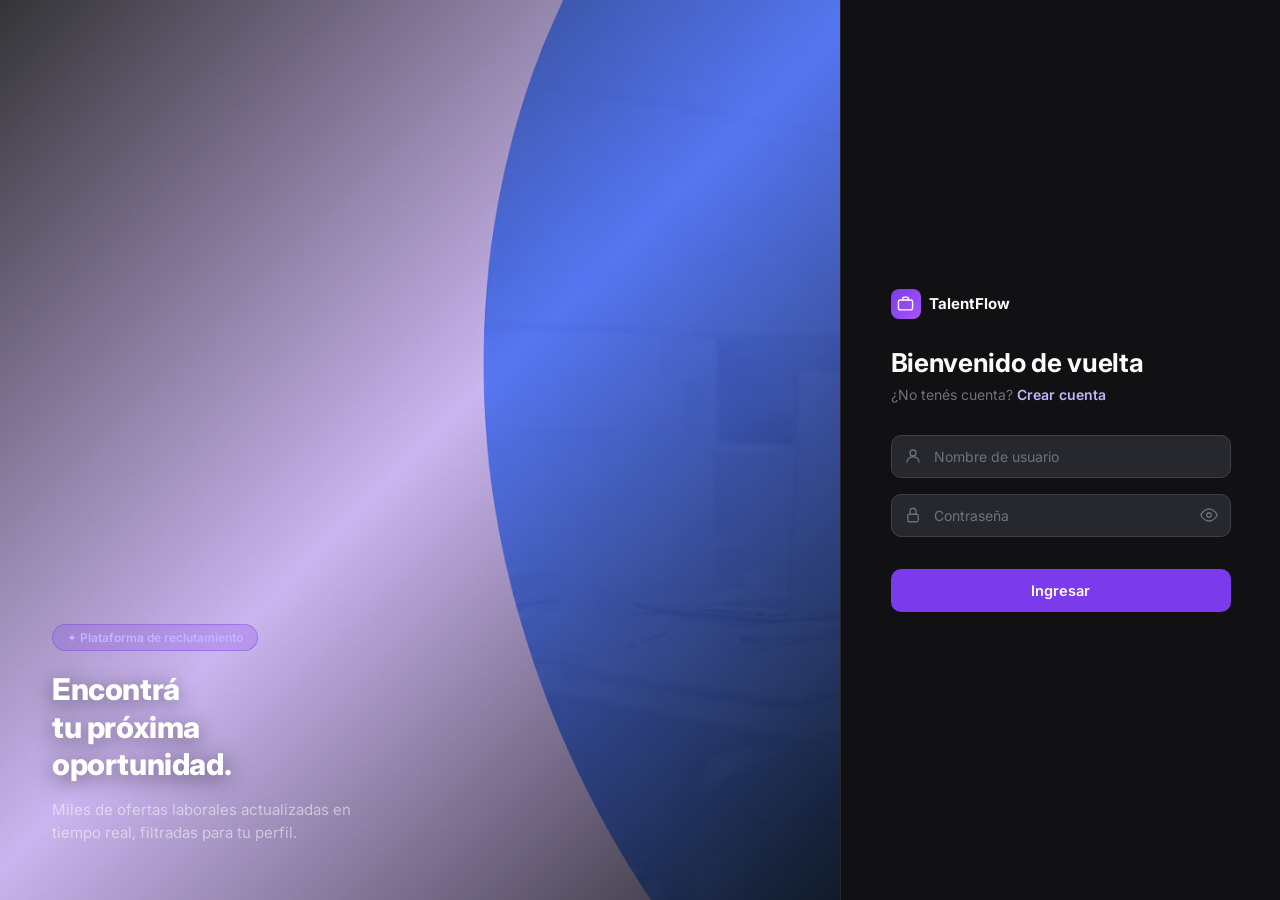
==== commit 162fa8ea: "Formatear css y mejorar indexacion" ====
--- a/index.html
+++ b/index.html
@@ -1,161 +1,154 @@
 <!DOCTYPE html>
 <html lang="es">
+
 <head>
   <meta charset="UTF-8" />
   <meta name="viewport" content="width=device-width, initial-scale=1.0" />
-  <title>Cartelera de Postulaciones</title>
+  <title>TalentFlow — Gestión de postulantes y ofertas</title>
+  <link rel="preconnect" href="https://fonts.googleapis.com" />
+  <link rel="preconnect" href="https://fonts.gstatic.com" crossorigin />
+  <link href="https://fonts.googleapis.com/css2?family=Inter:wght@400;500;600;700;800&display=swap" rel="stylesheet" />
   <link rel="stylesheet" href="css/styles.css" />
 </head>
+
 <body>
 
   <!-- ══════════════════════════════════════
-       DECORACIÓN COMPARTIDA (vistas centradas)
+       VISTA: LOGIN — Split panel
+       (incluye registro en el mismo panel derecho)
   ══════════════════════════════════════ -->
-  <div class="bg-blob-tr" id="deco-tr"></div>
-  <div class="bg-blob-br" id="deco-br"></div>
-  <div class="bg-blob-bl" id="deco-bl"></div>
-  <div class="dots dots-tr" id="deco-dots-tr">
-    <div class="dot"></div><div class="dot"></div><div class="dot"></div><div class="dot"></div><div class="dot"></div>
-    <div class="dot"></div><div class="dot"></div><div class="dot"></div><div class="dot"></div><div class="dot"></div>
-    <div class="dot"></div><div class="dot"></div><div class="dot"></div><div class="dot"></div><div class="dot"></div>
-    <div class="dot"></div><div class="dot"></div><div class="dot"></div><div class="dot"></div><div class="dot"></div>
-  </div>
-  <div class="dots dots-bl" id="deco-dots-bl">
-    <div class="dot"></div><div class="dot"></div><div class="dot"></div><div class="dot"></div>
-    <div class="dot"></div><div class="dot"></div><div class="dot"></div><div class="dot"></div>
-    <div class="dot"></div><div class="dot"></div><div class="dot"></div><div class="dot"></div>
-  </div>
-  <div class="brand" id="deco-brand">
-    <div class="brand-icon">
-      <svg viewBox="0 0 24 24" stroke-linecap="round" stroke-linejoin="round">
-        <circle cx="10" cy="8" r="4"/>
-        <path d="M2 20c0-4 3.6-7 8-7"/>
-        <circle cx="18" cy="17" r="3"/>
-        <line x1="20.5" y1="19.5" x2="23" y2="22"/>
-      </svg>
+  <div id="view-login" class="view login-split active">
+
+    <!-- Panel izquierdo: imagen decorativa -->
+    <div class="login-panel-left">
+      <div class="login-panel-overlay"></div>
+      <div class="login-panel-copy">
+        <div class="login-panel-badge">✦ Plataforma de reclutamiento</div>
+        <p class="login-panel-tagline">Encontrá<br>tu próxima<br>oportunidad.</p>
+        <p class="login-panel-sub">Miles de ofertas laborales actualizadas en tiempo real, filtradas para tu perfil.</p>
+      </div>
     </div>
-    <div class="brand-text">Plataforma de gestión<br>de <span>postulantes y empresas</span></div>
-  </div>
-
-  <!-- ══════════════════════════════════════
-       VISTA: HOME
-  ══════════════════════════════════════ -->
-  <div id="view-home" class="view view-centered active">
-    <div class="card">
-      <div class="card-icon">
-        <svg viewBox="0 0 24 24" stroke-linecap="round" stroke-linejoin="round">
-          <rect x="2" y="7" width="20" height="14" rx="3"/>
-          <path d="M16 7V5a2 2 0 0 0-2-2h-4a2 2 0 0 0-2 2v2"/>
-          <path d="M2 13h20"/>
-        </svg>
-      </div>
-      <h1>Cartelera de Postulaciones</h1>
-      <div class="divider"></div>
-      <div class="botones-home">
-        <button class="btn-primary" onclick="showView('view-login')">Iniciar sesión como Postulante</button>
-        <button class="btn-secondary" onclick="showView('view-ofertas')">Gestión de Ofertas (Admin)</button>
-      </div>
-      <div class="sep"></div>
-      <div class="card-footer">¿No tenés cuenta? <a onclick="showView('view-registro')">Registrarse</a></div>
-    </div>
-  </div>
-
-  <!-- ══════════════════════════════════════
-       VISTA: LOGIN
-  ══════════════════════════════════════ -->
-  <div id="view-login" class="view view-centered">
-    <div class="card">
-      <div class="card-icon">
-        <svg viewBox="0 0 24 24" stroke-linecap="round" stroke-linejoin="round">
-          <rect x="2" y="7" width="20" height="14" rx="3"/>
-          <path d="M16 7V5a2 2 0 0 0-2-2h-4a2 2 0 0 0-2 2v2"/>
-          <path d="M2 13h20"/>
-        </svg>
-      </div>
-      <h1>Inicio de Sesión</h1>
-      <div class="divider"></div>
-
-      <div id="login-error" class="msg-error">Usuario o contraseña incorrectos.</div>
-
-      <div class="fields">
-        <div class="campo">
-          <label for="login-username">Nombre de usuario:</label>
-          <div class="input-wrap">
-            <span class="icon-left">
-              <svg viewBox="0 0 24 24" stroke-linecap="round" stroke-linejoin="round"><circle cx="12" cy="8" r="4"/><path d="M4 20c0-4 3.6-7 8-7s8 3 8 7"/></svg>
-            </span>
-            <input type="text" id="login-username" placeholder="Ingrese su nombre de usuario" />
-          </div>
-        </div>
-        <div class="campo">
-          <label for="login-password">Contraseña:</label>
-          <div class="input-wrap">
-            <span class="icon-left">
-              <svg viewBox="0 0 24 24" stroke-linecap="round" stroke-linejoin="round"><rect x="5" y="11" width="14" height="10" rx="2"/><path d="M8 11V7a4 4 0 0 1 8 0v4"/></svg>
-            </span>
-            <input type="password" id="login-password" placeholder="Ingrese su contraseña" />
-            <button type="button" class="toggle-pw" onclick="togglePw('login-password')" aria-label="Mostrar contraseña">
-              <svg viewBox="0 0 24 24" stroke-linecap="round" stroke-linejoin="round"><path d="M1 12s4-8 11-8 11 8 11 8-4 8-11 8-11-8-11-8z"/><circle cx="12" cy="12" r="3"/></svg>
-            </button>
-          </div>
-        </div>
-      </div>
-
-      <button class="btn-primary" onclick="handleLogin()">Ingresar</button>
-      <div class="sep"></div>
-      <div class="card-footer">¿No tenés cuenta? <a onclick="showView('view-registro')">Registrarse</a></div>
-    </div>
-  </div>
-
-  <!-- ══════════════════════════════════════
-       VISTA: REGISTRO
-  ══════════════════════════════════════ -->
-  <div id="view-registro" class="view view-centered">
-    <div class="card wide">
-      <div class="card-icon">
-        <svg viewBox="0 0 24 24" stroke-linecap="round" stroke-linejoin="round">
-          <circle cx="12" cy="8" r="4"/>
-          <path d="M4 20c0-4 3.6-7 8-7s8 3 8 7"/>
-          <line x1="19" y1="8" x2="19" y2="14"/><line x1="16" y1="11" x2="22" y2="11"/>
-        </svg>
-      </div>
-      <h1>Registro de Postulante</h1>
-      <div class="divider"></div>
-
-      <div id="reg-error" class="msg-error">Completá todos los campos.</div>
-
-      <div class="fields">
-        <fieldset class="reg-fieldset">
-          <legend>Datos del postulante</legend>
-
-          <div class="campo">
-            <label for="reg-username">Nombre de usuario:</label>
-            <div class="input-wrap">
-              <span class="icon-left"><svg viewBox="0 0 24 24" stroke-linecap="round" stroke-linejoin="round"><circle cx="12" cy="8" r="4"/><path d="M4 20c0-4 3.6-7 8-7s8 3 8 7"/></svg></span>
-              <input type="text" id="reg-username" placeholder="Elija un nombre de usuario" />
-            </div>
-          </div>
-
-          <div class="campo">
-            <label for="reg-password">Contraseña:</label>
-            <div class="input-wrap">
-              <span class="icon-left"><svg viewBox="0 0 24 24" stroke-linecap="round" stroke-linejoin="round"><rect x="5" y="11" width="14" height="10" rx="2"/><path d="M8 11V7a4 4 0 0 1 8 0v4"/></svg></span>
-              <input type="password" id="reg-password" placeholder="Elija una contraseña" />
-            </div>
-          </div>
-
-          <div class="campo">
-            <label for="reg-fullname">Nombre completo:</label>
-            <div class="input-wrap">
-              <span class="icon-left"><svg viewBox="0 0 24 24" stroke-linecap="round" stroke-linejoin="round"><path d="M4 6h16M4 12h16M4 18h7"/></svg></span>
-              <input type="text" id="reg-fullname" placeholder="Ingrese su nombre completo" />
-            </div>
-          </div>
-
-          <div class="campo">
-            <label for="reg-level">Nivel de experiencia:</label>
+
+    <!-- Panel derecho: login ↔ registro -->
+    <div class="login-panel-right">
+
+      <!-- ── FORMULARIO DE LOGIN ── -->
+      <div class="login-form-wrap" id="login-form-wrap">
+
+        <div class="login-logo">
+          <div class="login-logo-icon">
+            <svg viewBox="0 0 24 24" stroke-linecap="round" stroke-linejoin="round">
+              <rect x="2" y="7" width="20" height="14" rx="3" />
+              <path d="M16 7V5a2 2 0 0 0-2-2h-4a2 2 0 0 0-2 2v2" />
+            </svg>
+          </div>
+          <span class="login-logo-name">TalentFlow</span>
+        </div>
+
+        <h1 class="login-title">Bienvenido de vuelta</h1>
+        <p class="login-subtitle">¿No tenés cuenta? <a onclick="showLoginPanel('registro')">Crear cuenta</a></p>
+
+        <div id="login-error" class="msg-error">Usuario o contraseña incorrectos.</div>
+
+        <div class="fields login-fields">
+          <div class="campo">
+            <div class="input-wrap">
+              <span class="icon-left">
+                <svg viewBox="0 0 24 24" stroke-linecap="round" stroke-linejoin="round">
+                  <circle cx="12" cy="8" r="4" />
+                  <path d="M4 20c0-4 3.6-7 8-7s8 3 8 7" />
+                </svg>
+              </span>
+              <input type="text" id="login-username" placeholder="Nombre de usuario" />
+            </div>
+          </div>
+          <div class="campo">
+            <div class="input-wrap">
+              <span class="icon-left">
+                <svg viewBox="0 0 24 24" stroke-linecap="round" stroke-linejoin="round">
+                  <rect x="5" y="11" width="14" height="10" rx="2" />
+                  <path d="M8 11V7a4 4 0 0 1 8 0v4" />
+                </svg>
+              </span>
+              <input type="password" id="login-password" placeholder="Contraseña" />
+              <button type="button" class="toggle-pw" onclick="togglePw('login-password')" aria-label="Mostrar contraseña">
+                <svg viewBox="0 0 24 24" stroke-linecap="round" stroke-linejoin="round">
+                  <path d="M1 12s4-8 11-8 11 8 11 8-4 8-11 8-11-8-11-8z" />
+                  <circle cx="12" cy="12" r="3" />
+                </svg>
+              </button>
+            </div>
+          </div>
+        </div>
+
+        <button class="btn-primary login-btn" onclick="handleLogin()">Ingresar</button>
+
+      </div>
+
+      <!-- ── FORMULARIO DE REGISTRO ── -->
+      <div class="login-form-wrap" id="reg-form-wrap" style="display:none">
+
+        <a class="login-back" onclick="showLoginPanel('login')">← Volver al login</a>
+
+        <div class="login-logo">
+          <div class="login-logo-icon">
+            <svg viewBox="0 0 24 24" stroke-linecap="round" stroke-linejoin="round">
+              <rect x="2" y="7" width="20" height="14" rx="3" />
+              <path d="M16 7V5a2 2 0 0 0-2-2h-4a2 2 0 0 0-2 2v2" />
+            </svg>
+          </div>
+          <span class="login-logo-name">TalentFlow</span>
+        </div>
+
+        <h1 class="login-title">Crear cuenta</h1>
+        <p class="login-subtitle">¿Ya tenés cuenta? <a onclick="showLoginPanel('login')">Iniciar sesión</a></p>
+
+        <div id="reg-error" class="msg-error">Completá todos los campos.</div>
+
+        <div class="fields login-fields">
+
+          <div class="campo">
+            <label for="reg-username">Nombre de usuario</label>
+            <div class="input-wrap">
+              <span class="icon-left">
+                <svg viewBox="0 0 24 24" stroke-linecap="round" stroke-linejoin="round">
+                  <circle cx="12" cy="8" r="4" />
+                  <path d="M4 20c0-4 3.6-7 8-7s8 3 8 7" />
+                </svg>
+              </span>
+              <input type="text" id="reg-username" placeholder="Elegí un nombre de usuario" />
+            </div>
+          </div>
+
+          <div class="campo">
+            <label for="reg-password">Contraseña</label>
+            <div class="input-wrap">
+              <span class="icon-left">
+                <svg viewBox="0 0 24 24" stroke-linecap="round" stroke-linejoin="round">
+                  <rect x="5" y="11" width="14" height="10" rx="2" />
+                  <path d="M8 11V7a4 4 0 0 1 8 0v4" />
+                </svg>
+              </span>
+              <input type="password" id="reg-password" placeholder="Elegí una contraseña" />
+            </div>
+          </div>
+
+          <div class="campo">
+            <label for="reg-fullname">Nombre completo</label>
+            <div class="input-wrap">
+              <span class="icon-left">
+                <svg viewBox="0 0 24 24" stroke-linecap="round" stroke-linejoin="round">
+                  <path d="M4 6h16M4 12h16M4 18h7" />
+                </svg>
+              </span>
+              <input type="text" id="reg-fullname" placeholder="Ingresá tu nombre completo" />
+            </div>
+          </div>
+
+          <div class="campo">
+            <label for="reg-level">Nivel de experiencia</label>
             <select id="reg-level">
-              <option value="">Seleccione una opción</option>
+              <option value="">Seleccioná una opción</option>
               <option value="junior">Junior</option>
               <option value="semi-senior">Semi-Senior</option>
               <option value="senior">Senior</option>
@@ -163,446 +156,163 @@
           </div>
 
           <div class="campo">
-            <label for="reg-area">Área de interés:</label>
+            <label for="reg-area">Área de interés</label>
             <select id="reg-area">
-              <option value="">Seleccione una opción</option>
+              <option value="">Seleccioná una opción</option>
               <option value="tecnologia">Tecnología</option>
               <option value="diseno">Diseño</option>
               <option value="marketing">Marketing</option>
               <option value="administracion">Administración</option>
             </select>
           </div>
-        </fieldset>
-      </div>
-
-      <button class="btn-primary" onclick="handleRegistro()">Registrarse</button>
-      <button class="btn-secondary" onclick="showView('view-login')">Cancelar</button>
-      <div class="sep"></div>
-      <div class="card-footer">¿Ya tenés cuenta? <a onclick="showView('view-login')">Iniciar sesión</a></div>
+
+        </div>
+
+        <button class="btn-primary login-btn" onclick="handleRegistro()">Crear cuenta</button>
+
+      </div>
+
     </div>
   </div>
 
   <!-- ══════════════════════════════════════
-       VISTA: GESTIÓN DE OFERTAS
+       VISTA: PANEL PRINCIPAL (postulante + admin)
   ══════════════════════════════════════ -->
-  <div id="view-ofertas" class="view view-panel">
+  <div id="view-panel" class="view view-panel">
+
     <nav class="navbar">
       <div class="navbar-brand">
-        <svg viewBox="0 0 24 24" stroke-linecap="round" stroke-linejoin="round"><rect x="2" y="7" width="20" height="14" rx="3"/><path d="M16 7V5a2 2 0 0 0-2-2h-4a2 2 0 0 0-2 2v2"/><path d="M2 13h20"/></svg>
-        Cartelera de Postulaciones
+        <div class="navbar-brand-icon">
+          <svg viewBox="0 0 24 24" stroke-linecap="round" stroke-linejoin="round">
+            <rect x="2" y="7" width="20" height="14" rx="3" />
+            <path d="M16 7V5a2 2 0 0 0-2-2h-4a2 2 0 0 0-2 2v2" />
+          </svg>
+        </div>
+        TalentFlow
       </div>
       <div class="navbar-actions">
-        <a onclick="showView('view-home')">← Menú principal</a>
+        <span id="navbar-saludo"></span>
+        <a onclick="cerrarSesion()">Cerrar sesión</a>
       </div>
     </nav>
-    <main class="panel-content">
-      <div class="panel-header">
-        <h1>Gestión de Ofertas Laborales</h1>
-        <button class="btn-action" onclick="crearOferta()">+ Crear nueva oferta</button>
-      </div>
-      <div class="table-wrap">
-        <table>
-          <thead>
-            <tr><th>ID</th><th>Título</th><th>Estado</th><th>Acciones</th></tr>
-          </thead>
-          <tbody id="ofertas-tbody">
-            <tr>
-              <td>JOB_OFFER_1</td><td>Desarrollador Frontend</td>
-              <td><span class="badge badge-active">Activa</span></td>
-              <td class="td-actions">
-                <button class="btn-table btn-edit"  onclick="editar('JOB_OFFER_1')">Editar</button>
-                <button class="btn-table btn-close" onclick="cerrar('JOB_OFFER_1')">Cerrar</button>
-              </td>
-            </tr>
-            <tr>
-              <td>JOB_OFFER_2</td><td>Analista de Datos</td>
-              <td><span class="badge badge-inactive">Inactiva</span></td>
-              <td class="td-actions">
-                <button class="btn-table btn-edit"  onclick="editar('JOB_OFFER_2')">Editar</button>
-                <button class="btn-table btn-close" onclick="cerrar('JOB_OFFER_2')">Cerrar</button>
-              </td>
-            </tr>
-            <tr>
-              <td>JOB_OFFER_3</td><td>Diseñador UX</td>
-              <td><span class="badge badge-closed">Cerrada</span></td>
-              <td>—</td>
-            </tr>
-          </tbody>
-        </table>
-      </div>
-    </main>
-  </div>
-
-  <!-- ══════════════════════════════════════
-       VISTA: ADMIN
-  ══════════════════════════════════════ -->
-  <div id="view-admin" class="view view-panel">
-    <nav class="navbar">
-      <div class="navbar-brand">
-        <svg viewBox="0 0 24 24" stroke-linecap="round" stroke-linejoin="round"><rect x="2" y="7" width="20" height="14" rx="3"/><path d="M16 7V5a2 2 0 0 0-2-2h-4a2 2 0 0 0-2 2v2"/><path d="M2 13h20"/></svg>
-        Cartelera de Postulaciones
-      </div>
-      <div class="navbar-actions">
-        <a onclick="showView('view-ofertas')">Ofertas</a>
-        <a onclick="showView('view-home')">Cerrar sesión</a>
-      </div>
-    </nav>
-    <main class="panel-content">
-      <div class="panel-header"><h1>Panel de Administración</h1></div>
-      <p style="color:var(--gray-500);font-size:14px;">Contenido del panel en construcción.</p>
-    </main>
-  </div>
-  <!-- ══════════════════════════════════════
-       VISTA: LISTADO DE OFERTAS (POSTULANTE)
-  ══════════════════════════════════════ -->
-  <div id="view-listado-ofertas" class="view view-panel">
-    <nav class="navbar">
-      <div class="navbar-brand">
-        <svg viewBox="0 0 24 24" stroke-linecap="round" stroke-linejoin="round"><rect x="2" y="7" width="20" height="14" rx="3"/><path d="M16 7V5a2 2 0 0 0-2-2h-4a2 2 0 0 0-2 2v2"/><path d="M2 13h20"/></svg>
-        Cartelera de Postulaciones
-      </div>
-      <div class="navbar-actions">
-        <a onclick="showView('view-home')">← Menú principal</a>
-      </div>
-    </nav>
-    <main class="panel-content">
-      <div class="panel-header">
-        <h1>Ofertas Laborales Disponibles</h1>
-      </div>
-
-      <div class="filtro-ver">
-        <span>Ver:</span>
-        <label>
-          <input type="radio" name="filtro-ofertas" value="mi-area" checked onchange="filtrarOfertas(this.value)" />
-          Solo mi área (Tecnología)
-        </label>
-        <label>
-          <input type="radio" name="filtro-ofertas" value="todas" onchange="filtrarOfertas(this.value)" />
-          Todas
-        </label>
-      </div>
-
-      <div id="listado-ofertas-container">
-
-        <div class="oferta-card">
-          <div class="oferta-card-header">
-            <strong>JOB_OFFER_1</strong> | Desarrollador Frontend
-          </div>
-          <div class="oferta-card-body">
-            <span>Empresa: TechCorp</span>
-            <span>Nivel: Junior</span>
-            <span>Área: Tecnología</span>
-            <span>Vacantes: 2</span>
-          </div>
-          <div class="oferta-card-footer">
-            <button class="btn-action" onclick="postularse('JOB_OFFER_1')">Postularse</button>
-          </div>
-        </div>
-
-        <div class="oferta-card">
-          <div class="oferta-card-header">
-            <strong>JOB_OFFER_3</strong> | Analista de Datos
-          </div>
-          <div class="oferta-card-body">
-            <span>Empresa: DataInc</span>
-            <span>Nivel: Junior</span>
-            <span>Área: Tecnología</span>
-            <span>Vacantes: 1</span>
-          </div>
-          <div class="oferta-card-footer">
-            <button class="btn-action" onclick="postularse('JOB_OFFER_3')">Postularse</button>
-          </div>
-        </div>
-
-      </div>
-    </main>
-  </div>
-
-  <!-- ══════════════════════════════════════
-       VISTA: ALTA DE OFERTA
-  ══════════════════════════════════════ -->
-  <div id="view-alta-oferta" class="view view-panel">
-    <nav class="navbar">
-      <div class="navbar-brand">
-        <svg viewBox="0 0 24 24" stroke-linecap="round" stroke-linejoin="round"><rect x="2" y="7" width="20" height="14" rx="3"/><path d="M16 7V5a2 2 0 0 0-2-2h-4a2 2 0 0 0-2 2v2"/><path d="M2 13h20"/></svg>
-        Cartelera de Postulaciones
-      </div>
-      <div class="navbar-actions">
-        <a onclick="showView('view-ofertas')">← Gestión de Ofertas</a>
-      </div>
-    </nav>
-    <main class="panel-content">
-      <div class="panel-header">
-        <h1>Crear Oferta Laboral</h1>
-      </div>
-
-      <div id="alta-error" class="msg-error">Completá todos los campos obligatorios.</div>
-
-      <div class="fields">
-        <fieldset class="reg-fieldset">
-          <legend>Datos de la oferta</legend>
-
-          <div class="campo">
-            <label for="oferta-titulo">Título:</label>
-            <div class="input-wrap">
-              <input type="text" id="oferta-titulo" placeholder="Ej: Desarrollador Frontend" />
-            </div>
-          </div>
-
-          <div class="campo">
-            <label for="oferta-empresa">Empresa:</label>
-            <div class="input-wrap">
-              <input type="text" id="oferta-empresa" placeholder="Ej: Acme S.A." />
-            </div>
-          </div>
-
-          <div class="campo">
-            <label for="oferta-descripcion">Descripción:</label>
-            <textarea id="oferta-descripcion" rows="4" placeholder="Descripción de la oferta..."></textarea>
-          </div>
-
-          <div class="campo">
-            <label for="oferta-nivel">Nivel requerido:</label>
-            <select id="oferta-nivel">
-              <option value="">Seleccione una opción</option>
+
+    <div class="panel-body">
+
+      <aside class="sidebar" id="sidebar">
+        <div class="sidebar-brand">
+          <div class="sidebar-brand-icon">
+            <svg viewBox="0 0 24 24" stroke-linecap="round" stroke-linejoin="round">
+              <rect x="2" y="7" width="20" height="14" rx="3" />
+              <path d="M16 7V5a2 2 0 0 0-2-2h-4a2 2 0 0 0-2 2v2" />
+            </svg>
+          </div>
+          <div>
+            <div class="sidebar-brand-name">TalentFlow</div>
+            <div class="sidebar-brand-tag">Plataforma de talento</div>
+          </div>
+        </div>
+        <nav class="sidebar-nav" id="sidebar-nav"></nav>
+        <div class="sidebar-user" id="sidebar-user"></div>
+      </aside>
+
+      <main class="panel-content" id="panel-main">
+
+        <!-- SECCIÓN: Dashboard -->
+        <section id="sec-dashboard" class="seccion">
+          <div class="panel-header">
+            <h1>Dashboard</h1>
+          </div>
+          <div class="dashboard-welcome" id="dashboard-welcome"></div>
+          <div class="kpi-grid" id="kpi-grid"></div>
+        </section>
+
+        <!-- SECCIÓN: Listado de ofertas (postulante) -->
+        <section id="sec-listado" class="seccion">
+          <div class="panel-header">
+            <h1>Ofertas disponibles</h1>
+          </div>
+          <div class="filtro-bar">
+            <select id="filtro-nivel" onchange="filtrarOfertas()">
+              <option value="">Todos los niveles</option>
               <option value="junior">Junior</option>
               <option value="semi-senior">Semi-Senior</option>
               <option value="senior">Senior</option>
             </select>
-          </div>
-
-          <div class="campo">
-            <label for="oferta-area">Área:</label>
-            <select id="oferta-area">
-              <option value="">Seleccione una opción</option>
+            <select id="filtro-area" onchange="filtrarOfertas()">
+              <option value="">Todas las áreas</option>
               <option value="tecnologia">Tecnología</option>
               <option value="diseno">Diseño</option>
               <option value="marketing">Marketing</option>
               <option value="administracion">Administración</option>
             </select>
           </div>
-
-          <div class="campo">
-            <label for="oferta-limite">Límite de postulaciones:</label>
-            <div class="input-wrap">
-              <input type="number" id="oferta-limite" min="1" placeholder="Ej: 50" />
-            </div>
-          </div>
-
-          <div class="campo">
-            <label for="oferta-vacantes">Cantidad de vacantes:</label>
-            <div class="input-wrap">
-              <input type="number" id="oferta-vacantes" min="1" placeholder="Ej: 3" />
-            </div>
-          </div>
-
-          <div class="campo">
-            <label class="label-check">
-              <input type="checkbox" id="oferta-destacada" />
-              ¿Destacada?
-            </label>
-          </div>
-
-        </fieldset>
-      </div>
-
-      <button class="btn-primary" onclick="handleCrearOferta()">Crear oferta</button>
-      <button class="btn-secondary" onclick="showView('view-ofertas')">Cancelar</button>
-    </main>
+          <div id="listado-ofertas-container"></div>
+        </section>
+
+        <!-- SECCIÓN: Ofertas destacadas -->
+        <section id="sec-destacadas" class="seccion">
+          <div class="panel-header">
+            <h1>Ofertas Destacadas</h1>
+          </div>
+          <div id="destacadas-container"></div>
+        </section>
+
+        <!-- SECCIÓN: Mis postulaciones -->
+        <section id="sec-mis-postulaciones" class="seccion">
+          <div class="panel-header">
+            <h1>Mis Postulaciones</h1>
+          </div>
+          <div id="mis-postulaciones-container"></div>
+        </section>
+
+        <!-- SECCIÓN: Crear oferta (admin) -->
+        <section id="sec-crear-oferta" class="seccion">
+          <div class="panel-header">
+            <h1>Crear Oferta Laboral</h1>
+          </div>
+          <p style="color:var(--text-subtle);font-size:14px;">Formulario en construcción.</p>
+        </section>
+
+        <!-- SECCIÓN: Gestionar ofertas (admin) -->
+        <section id="sec-gestionar-ofertas" class="seccion">
+          <div class="panel-header">
+            <h1>Gestionar Ofertas</h1>
+            <button class="btn-action" onclick="crearOferta()">+ Nueva oferta</button>
+          </div>
+          <div class="table-wrap">
+            <table>
+              <thead>
+                <tr>
+                  <th>ID</th>
+                  <th>Título</th>
+                  <th>Estado</th>
+                  <th>Acciones</th>
+                </tr>
+              </thead>
+              <tbody id="ofertas-tbody"></tbody>
+            </table>
+          </div>
+        </section>
+
+        <!-- SECCIÓN: Procesar postulaciones (admin) -->
+        <section id="sec-procesar-postulaciones" class="seccion">
+          <div class="panel-header">
+            <h1>Procesar Postulaciones Pendientes</h1>
+          </div>
+          <div id="procesar-container"></div>
+        </section>
+
+        <!-- SECCIÓN: Estadísticas (admin) -->
+        <section id="sec-estadisticas" class="seccion">
+          <div class="panel-header">
+            <h1>Estadísticas del Sistema</h1>
+          </div>
+          <div id="stats-container"></div>
+        </section>
+
+      </main>
+    </div>
   </div>
-  <!-- ══════════════════════════════════════
-       VISTA: CATÁLOGO DE OFERTAS DESTACADAS
-  ══════════════════════════════════════ -->
-  <div id="view-destacadas" class="view view-panel">
-    <nav class="navbar">
-      <div class="navbar-brand">
-        <svg viewBox="0 0 24 24" stroke-linecap="round" stroke-linejoin="round"><rect x="2" y="7" width="20" height="14" rx="3"/><path d="M16 7V5a2 2 0 0 0-2-2h-4a2 2 0 0 0-2 2v2"/><path d="M2 13h20"/></svg>
-        Cartelera de Postulaciones
-      </div>
-      <div class="navbar-actions">
-        <a onclick="showView('view-listado-ofertas')">← Ofertas disponibles</a>
-      </div>
-    </nav>
-    <main class="panel-content">
-      <div class="panel-header">
-        <h1>Catálogo de Ofertas Destacadas</h1>
-      </div>
-
-      <div id="destacadas-container">
-
-        <div class="oferta-card">
-          <div class="oferta-card-header">
-            ★ DESTACADA
-          </div>
-          <div class="oferta-card-body">
-            <span>Desarrollador Backend | TechCorp</span>
-            <span>Nivel: Senior | Área: Tecnología</span>
-            <span>Descripción breve de la oferta...</span>
-          </div>
-          <div class="oferta-card-footer">
-            <button class="btn-action" onclick="postularse('DEST_1')">Postularse</button>
-          </div>
-        </div>
-
-        <div class="oferta-card">
-          <div class="oferta-card-header">
-            ★ DESTACADA
-          </div>
-          <div class="oferta-card-body">
-            <span>Diseñador UX/UI | CreativeStudio</span>
-            <span>Nivel: Semi-Senior | Área: Diseño</span>
-            <span>Descripción breve de la oferta...</span>
-          </div>
-          <div class="oferta-card-footer">
-            <button class="btn-action" onclick="postularse('DEST_2')">Postularse</button>
-          </div>
-        </div>
-
-      </div>
-    </main>
-  </div>
-
-  <div id="view-mis-postulaciones" class="view view-panel">
-
-    <div class="navbar">
-        <a onclick="showView('view-home')">
-            Menú principal
-        </a>
-    </div>
-
-    <h1>Mis Postulaciones</h1>
-
-    <table>
-        <tr>
-            <th>ID</th>
-            <th>Oferta</th>
-            <th>Estado</th>
-        </tr>
-
-        <tr>
-            <td>JOB_1</td>
-            <td>Desarrollador Frontend</td>
-            <td>Pendiente</td>
-        </tr>
-
-        <tr>
-            <td>JOB_2</td>
-            <td>Analista de Datos</td>
-            <td>Aceptada</td>
-        </tr>
-
-        <tr>
-            <td>JOB_5</td>
-            <td>Diseñador UX</td>
-            <td>Rechazada</td>
-        </tr>
-    </table>
-
-</div>
-
- <h2>Postulaciones Pendientes</h2>
- 
-  <table border="1">
-    <thead>
-      <tr>
-        <th>ID</th>
-        <th>Postulante</th>
-        <th>Oferta</th>
-        <th>Acción</th>
-      </tr>
-    </thead>
-    <tbody>
-      <tr>
-        <td>JOB_1</td>
-        <td>juan123</td>
-        <td>Dev Frontend</td>
-        <td><input type="button" value="Procesar" onclick="procesar('JOB_1', 'juan123', 'Dev Frontend', 1)" /></td>
-      </tr>
-      <tr>
-        <td>JOB_4</td>
-        <td>maria456</td>
-        <td>Analista Datos</td>
-        <td><input type="button" value="Procesar" onclick="procesar('JOB_4', 'maria456', 'Analista Datos', 3)" /></td>
-      </tr>
-      <tr>
-        <td>JOB_7</td>
-        <td>carlos789</td>
-        <td>Dev Frontend</td>
-        <td><input type="button" value="Procesar" onclick="procesar('JOB_7', 'carlos789', 'Dev Frontend', 1)" /></td>
-      </tr>
-    </tbody>
-  </table>
- 
-  <br>
- 
-  <div id="panel-procesar" style="display:none;">
-    <hr>
-    <p>Al hacer clic en [Procesar]:</p>
-    <p>
-      Postulación: <span id="det-id"></span> |
-      Postulante: <span id="det-postulante"></span>
-    </p>
-    <p>
-      Oferta: <span id="det-oferta"></span> |
-      Vacantes disp.: <span id="det-vacantes"></span>
-    </p>
-    <br>
-    <input type="button" value="[ Aceptar ]" onclick="aceptar()" />
-    &nbsp;&nbsp;
-    <input type="button" value="[ Rechazar ]" onclick="rechazar()" />
-  </div>
- 
-  <br>
-  <a href="gestion_ofertas.html">Volver al menú administrador</a>
-
-
-  <h2>Estadísticas del Sistema</h2>
- 
-  <h3>Postulaciones por Oferta</h3>
- 
-  <label for="buscar">Buscar por título:</label>
-  <input type="text" id="buscar" />
-  <input type="button" value="Buscar" onclick="buscar()" />
- 
-  <br><br>
- 
-  <table border="1" id="tabla-estadisticas">
-    <thead>
-      <tr>
-        <th>Oferta</th>
-        <th>Pend.</th>
-        <th>Acept.</th>
-        <th>Recház.</th>
-        <th>Total</th>
-      </tr>
-    </thead>
-    <tbody id="estadisticas-tbody">
-      <tr>
-        <td>Dev Front</td>
-        <td>2</td>
-        <td>3</td>
-        <td>1</td>
-        <td>6</td>
-      </tr>
-      <tr>
-        <td>Analista</td>
-        <td>0</td>
-        <td>2</td>
-        <td>2</td>
-        <td>4</td>
-      </tr>
-    </tbody>
-  </table>
- 
-  <br>
-  <hr>
- 
-  <p>TOTAL OFERTAS: Activas: 4 | Inact.: 3 | Cerr.: 3</p>
-  <p>VACANTES CUBIERTAS: 7 / 20 = 35%</p>
-  <p>TOP POSTULANTE: juan123 (5 postulaciones)</p>
- 
-  <br>
-  <a href="gestion_ofertas.html">Volver al menú administrador</a>
 
   <!-- ══════════════════════════════════════
        SCRIPTS
@@ -611,6 +321,8 @@
   <script src="js/utils.js"></script>
   <script src="js/auth.js"></script>
   <script src="js/ofertas.js"></script>
+  <script src="js/listado.js"></script>
   <script src="js/ui.js"></script>
 </body>
-</html>+
+</html>
--- a/css/styles.css
+++ b/css/styles.css
@@ -1,213 +1,294 @@
 /* ============================================================
-   CARTELERA DE POSTULACIONES — Estilos globales
-   ============================================================ */
-
-/* ── Reset base ── */
-*, *::before, *::after {
-  box-sizing: border-box;
-  margin: 0;
-  padding: 0;
-}
+   TalentFlow — Dark SaaS Theme
+   ============================================================ */
+
+/* ── Reset ── */
+*, *::before, *::after { box-sizing: border-box; margin: 0; padding: 0; }
 
 /* ── Variables ── */
 :root {
-  --blue:        #2563eb;
-  --blue-dark:   #1d4ed8;
-  --blue-light:  #3b82f6;
-  --blue-pale:   #93c5fd;
-  --blue-bg:     #eef2f7;
-  --gray-900:    #111827;
-  --gray-700:    #374151;
-  --gray-500:    #6b7280;
-  --gray-300:    #d1d5db;
-  --gray-200:    #e5e7eb;
-  --gray-100:    #f3f4f6;
-  --white:       #ffffff;
-  --radius-card: 20px;
-  --radius-inp:  10px;
-  --shadow-card: 0 8px 40px rgba(37, 99, 235, .13);
-  --font:        'Segoe UI', Arial, sans-serif;
+  --bg:           #09090b;
+  --surface:      #18181b;
+  --surface-2:    #27272e;
+  --surface-3:    #3f3f46;
+
+  --primary:      #7c3aed;
+  --primary-hover:#6d28d9;
+  --primary-light:#c4b5fd;
+
+  --text:         #fafafa;
+  --text-muted:   #a1a1aa;
+  --text-subtle:  #71717a;
+
+  --border:       #27272e;
+  --border-light: #3f3f46;
+
+  --success:      #22c55e;
+  --success-bg:   rgba(34,197,94,.12);
+  --warning:      #eab308;
+  --warning-bg:   rgba(234,179,8,.12);
+  --danger:       #ef4444;
+  --danger-bg:    rgba(239,68,68,.12);
+
+  --radius-card:  16px;
+  --radius-inp:   10px;
+  --radius-sm:    8px;
+
+  --font: 'Inter', 'Segoe UI', system-ui, sans-serif;
+
+  --shadow-card:    0 24px 64px rgba(0,0,0,.65);
+  --shadow-primary: 0 0 0 3px rgba(124,58,237,.2);
+
+  --navbar-h:  60px;
+  --sidebar-w: 240px;
 }
 
 body {
+  background: var(--bg);
+  color: var(--text);
   font-family: var(--font);
-  background: var(--blue-bg);
-  color: var(--gray-700);
-  min-height: 100vh;
+  -webkit-font-smoothing: antialiased;
 }
 
 a {
-  color: var(--blue);
+  color: var(--primary-light);
   font-weight: 600;
   text-decoration: none;
   cursor: pointer;
-}
-a:hover { text-decoration: underline; }
+  transition: color .15s;
+}
+a:hover { color: var(--text); text-decoration: none; }
 
 /* ============================================================
    VISTAS
    ============================================================ */
-.view         { display: none; }
-.view.active  { display: flex; }
-
-/* Vista centrada (home / login / registro) */
+.view { display: none; }
+.view.active { display: flex; }
+
 .view-centered {
   align-items: center;
   justify-content: center;
   min-height: 100vh;
   position: relative;
-  overflow: hidden;
-}
-
-/* Vista panel (admin / gestión) */
+  overflow-x: hidden;
+  overflow-y: auto;
+  background: var(--bg);
+  padding: 40px 16px;
+}
+
+/* Glow de fondo sutil */
+.view-centered::before {
+  content: '';
+  position: absolute;
+  top: 50%;
+  left: 50%;
+  transform: translate(-50%, -60%);
+  width: 700px;
+  height: 700px;
+  background: radial-gradient(ellipse at center, rgba(124,58,237,.14) 0%, transparent 70%);
+  pointer-events: none;
+  z-index: 0;
+}
+
 .view-panel {
   flex-direction: column;
   min-height: 100vh;
 }
 
-/* ============================================================
-   DECORACIÓN DE FONDO (blobs y dots)
-   ============================================================ */
-.bg-blob-tr {
-  position: fixed;
-  top: -80px; right: -80px;
-  width: 420px; height: 420px;
-  background: var(--blue);
-  border-radius: 50%;
+/* ── Decoraciones legacy (ocultas en dark mode) ── */
+.bg-blob-tr, .bg-blob-br, .bg-blob-bl,
+.dots, .brand { display: none !important; }
+
+/* ============================================================
+   HOME — Landing SaaS
+   ============================================================ */
+.home-card {
+  position: relative;
   z-index: 1;
-  opacity: .92;
-}
-.bg-blob-br {
-  position: fixed;
-  bottom: -120px; right: -60px;
-  width: 340px; height: 340px;
-  background: var(--blue-light);
-  border-radius: 50%;
+  display: flex;
+  flex-direction: column;
+  align-items: center;
+  text-align: center;
+  padding: 56px 48px 44px;
+  width: 90%;
+  max-width: 460px;
+  background: var(--surface);
+  border: 1px solid var(--border);
+  border-radius: 24px;
+  box-shadow: var(--shadow-card);
+  flex-shrink: 0;
+}
+
+.home-logo {
+  display: flex;
+  align-items: center;
+  gap: 10px;
+  margin-bottom: 32px;
+}
+
+.home-logo-icon {
+  width: 40px;
+  height: 40px;
+  background: linear-gradient(135deg, var(--primary), #a855f7);
+  border-radius: 10px;
+  display: flex;
+  align-items: center;
+  justify-content: center;
+  box-shadow: 0 0 20px rgba(124,58,237,.4);
+}
+
+.home-logo-icon svg {
+  width: 22px;
+  height: 22px;
+  stroke: #fff;
+  fill: none;
+  stroke-width: 2;
+}
+
+.home-logo-name {
+  font-size: 20px;
+  font-weight: 700;
+  color: var(--text);
+  letter-spacing: -.3px;
+}
+
+.home-title {
+  font-size: 30px;
+  font-weight: 800;
+  color: var(--text);
+  letter-spacing: -.5px;
+  line-height: 1.22;
+  margin-bottom: 12px;
+}
+
+.home-subtitle {
+  font-size: 15px;
+  color: var(--text-muted);
+  line-height: 1.65;
+  margin-bottom: 36px;
+  max-width: 320px;
+}
+
+.home-actions {
+  display: flex;
+  flex-direction: column;
+  gap: 10px;
+  width: 100%;
+  margin-bottom: 28px;
+}
+
+.home-divider {
+  width: 100%;
+  height: 1px;
+  background: var(--border);
+  margin-bottom: 20px;
+}
+
+.home-footer {
+  font-size: 14px;
+  color: var(--text-subtle);
+}
+
+/* ============================================================
+   CARD GENÉRICA (registro, etc.)
+   ============================================================ */
+.card {
+  position: relative;
   z-index: 1;
-  opacity: .85;
-}
-.bg-blob-bl {
-  position: fixed;
-  bottom: -100px; left: -80px;
-  width: 300px; height: 300px;
-  background: #cbd5e8;
-  border-radius: 50%;
-  z-index: 1;
-  opacity: .55;
-}
-
-.dots {
-  position: fixed;
-  z-index: 2;
-  display: grid;
-  gap: 8px;
-}
-.dots-tr {
-  top: 32px; right: 180px;
-  grid-template-columns: repeat(5, 6px);
-  grid-template-rows:    repeat(4, 6px);
-}
-.dots-bl {
-  bottom: 80px; left: 32px;
-  grid-template-columns: repeat(4, 6px);
-  grid-template-rows:    repeat(3, 6px);
-}
-.dot {
-  width: 5px; height: 5px;
-  border-radius: 50%;
-  background: var(--blue-pale);
-  opacity: .7;
-}
-
-/* ── Marca superior izquierda ── */
-.brand {
-  position: fixed;
-  top: 28px; left: 32px;
-  z-index: 10;
+  display: flex;
+  flex-direction: column;
+  align-items: center;
+  background: var(--surface);
+  border: 1px solid var(--border);
+  border-radius: var(--radius-card);
+  padding: 44px 40px;
+  width: 90%;
+  max-width: 480px;
+  box-shadow: var(--shadow-card);
+  flex-shrink: 0;
+}
+
+.card.wide { max-width: 620px; }
+
+.card-icon {
+  width: 56px;
+  height: 56px;
+  background: rgba(124,58,237,.12);
+  border-radius: 14px;
+  display: flex;
+  align-items: center;
+  justify-content: center;
+  margin-bottom: 20px;
+}
+
+.card-icon svg {
+  width: 28px;
+  height: 28px;
+  stroke: var(--primary-light);
+  fill: none;
+  stroke-width: 1.8;
+}
+
+.card h1 {
+  font-size: 24px;
+  font-weight: 700;
+  color: var(--text);
+  letter-spacing: -.3px;
+  margin-bottom: 24px;
+  text-align: center;
+}
+
+.divider { display: none; }
+
+.sep {
+  width: 100%;
+  height: 1px;
+  background: var(--border);
+  margin: 16px 0;
+}
+
+.card-footer {
+  font-size: 14px;
+  color: var(--text-subtle);
+  text-align: center;
+}
+
+/* ── Mensaje de error ── */
+.msg-error {
+  width: 100%;
+  padding: 11px 14px;
+  margin-bottom: 18px;
+  background: rgba(239,68,68,.1);
+  color: #fca5a5;
+  border: 1px solid rgba(239,68,68,.2);
+  border-radius: var(--radius-sm);
+  font-size: 13.5px;
+  display: none;
+}
+.msg-error.visible { display: block; }
+
+/* ============================================================
+   FORMULARIOS
+   ============================================================ */
+.fields {
+  width: 100%;
+  display: flex;
+  flex-direction: column;
+  gap: 16px;
+  margin-bottom: 24px;
+}
+
+.campo {
+  width: 100%;
   display: flex;
   flex-direction: column;
   gap: 6px;
 }
-.brand-icon {
-  width: 52px; height: 52px;
-  border: 2px solid var(--blue);
-  border-radius: 50%;
-  display: flex;
-  align-items: center;
-  justify-content: center;
-  background: var(--white);
-}
-.brand-icon svg {
-  width: 26px; height: 26px;
-  stroke: var(--blue); fill: none; stroke-width: 1.8;
-}
-.brand-text {
-  font-size: 12.5px;
-  color: var(--gray-700);
-  line-height: 1.4;
-}
-.brand-text span { color: var(--blue); font-weight: 600; }
-
-/* ============================================================
-   CARD CENTRAL (home / login / registro)
-   ============================================================ */
-.card {
-  position: relative;
-  z-index: 10;
-  background: var(--white);
-  border-radius: var(--radius-card);
-  padding: 52px 56px 44px;
-  width: 100%;
-  max-width: 540px;
-  box-shadow: var(--shadow-card);
-  display: flex;
-  flex-direction: column;
-  align-items: center;
-}
-.card.wide { max-width: 620px; }
-
-.card-icon {
-  margin-bottom: 18px;
-}
-.card-icon svg {
-  width: 52px; height: 52px;
-  stroke: var(--blue); fill: none; stroke-width: 1.6;
-}
-
-.card h1 {
-  font-size: 28px;
-  font-weight: 700;
-  color: var(--gray-900);
-  letter-spacing: -.3px;
-  margin-bottom: 10px;
-}
-
-.divider {
-  width: 44px; height: 3px;
-  background: var(--blue);
-  border-radius: 2px;
-  margin-bottom: 32px;
-}
-
-/* ── Campos de formulario ── */
-.fields {
-  width: 100%;
-  display: flex;
-  flex-direction: column;
-  gap: 18px;
-  margin-bottom: 28px;
-}
-
-.campo {
-  width: 100%;
-  display: flex;
-  flex-direction: column;
-  gap: 7px;
-}
+
 .campo label {
-  font-size: 14px;
-  font-weight: 600;
-  color: var(--gray-900);
+  font-size: 13px;
+  font-weight: 500;
+  color: var(--text-muted);
 }
 
 .input-wrap {
@@ -215,37 +296,55 @@
   display: flex;
   align-items: center;
 }
+
 .input-wrap .icon-left {
   position: absolute;
-  left: 14px;
+  left: 13px;
   pointer-events: none;
   display: flex;
 }
+
 .input-wrap .icon-left svg {
-  width: 20px; height: 20px;
-  stroke: var(--blue-pale); fill: none; stroke-width: 1.7;
+  width: 18px;
+  height: 18px;
+  stroke: var(--text-subtle);
+  fill: none;
+  stroke-width: 1.7;
 }
 
 input, select {
   width: 100%;
-  padding: 13px 16px 13px 44px;
-  border: 1.5px solid var(--gray-200);
+  padding: 12px 16px 12px 42px;
+  background: var(--surface-2);
+  border: 1px solid var(--border-light);
   border-radius: var(--radius-inp);
-  font-size: 14.5px;
+  font-size: 14px;
   font-family: var(--font);
-  color: var(--gray-700);
-  background: var(--white);
+  color: var(--text);
   outline: none;
-  transition: border-color .2s;
+  transition: border-color .2s, box-shadow .2s;
   appearance: none;
 }
-select       { padding-left: 16px; }
-input::placeholder { color: #9ca3af; }
-input:focus, select:focus { border-color: var(--blue); }
+
+select {
+  padding-left: 16px;
+  background-image: url("data:image/svg+xml,%3Csvg xmlns='http://www.w3.org/2000/svg' width='16' height='16' viewBox='0 0 24 24' fill='none' stroke='%23a1a1aa' stroke-width='2'%3E%3Cpolyline points='6 9 12 15 18 9'%3E%3C/polyline%3E%3C/svg%3E");
+  background-repeat: no-repeat;
+  background-position: right 12px center;
+  padding-right: 36px;
+}
+
+select option { background: var(--surface-2); color: var(--text); }
+input::placeholder { color: var(--text-subtle); }
+
+input:focus, select:focus {
+  border-color: var(--primary);
+  box-shadow: var(--shadow-primary);
+}
 
 .toggle-pw {
   position: absolute;
-  right: 14px;
+  right: 13px;
   background: none;
   border: none;
   cursor: pointer;
@@ -253,145 +352,581 @@
   display: flex;
   align-items: center;
 }
+
 .toggle-pw svg {
-  width: 20px; height: 20px;
-  stroke: #9ca3af; fill: none; stroke-width: 1.7;
-}
+  width: 18px;
+  height: 18px;
+  stroke: var(--text-subtle);
+  fill: none;
+  stroke-width: 1.7;
+  transition: stroke .15s;
+}
+
+.toggle-pw:hover svg { stroke: var(--text-muted); }
 
 /* Fieldset registro */
 .reg-fieldset {
   width: 100%;
-  border: 1.5px solid var(--gray-200);
-  border-radius: var(--radius-inp);
-  padding: 22px 18px 18px;
-}
+  border: 1px solid var(--border-light);
+  border-radius: var(--radius-card);
+  padding: 24px 20px 20px;
+}
+
 .reg-fieldset legend {
-  font-size: 13px;
-  font-weight: 600;
-  color: var(--blue);
-  padding: 0 6px;
-}
-.reg-fieldset .campo + .campo { margin-top: 16px; }
-
-/* ── Botones ── */
+  font-size: 11px;
+  font-weight: 700;
+  color: var(--primary-light);
+  padding: 0 8px;
+  letter-spacing: .6px;
+  text-transform: uppercase;
+}
+
+.reg-fieldset .campo + .campo { margin-top: 14px; }
+
+/* ============================================================
+   BOTONES
+   ============================================================ */
 .btn-primary {
   width: 100%;
-  padding: 15px;
-  background: var(--blue);
-  color: var(--white);
-  font-size: 15.5px;
+  padding: 13px;
+  background: var(--primary);
+  color: #fff;
+  font-size: 14.5px;
   font-weight: 600;
   font-family: var(--font);
   border: none;
   border-radius: var(--radius-inp);
   cursor: pointer;
-  letter-spacing: .2px;
-  transition: background .18s;
-  margin-bottom: 20px;
-}
-.btn-primary:hover { background: var(--blue-dark); }
+  letter-spacing: .1px;
+  transition: background .18s, transform .12s, box-shadow .18s;
+  margin-bottom: 12px;
+}
+
+.btn-primary:hover {
+  background: var(--primary-hover);
+  transform: translateY(-1px);
+  box-shadow: 0 4px 16px rgba(124,58,237,.35);
+}
+
+.btn-primary:active { transform: translateY(0); }
 
 .btn-secondary {
   width: 100%;
-  padding: 13px;
+  padding: 12px;
   background: transparent;
-  color: var(--blue);
-  font-size: 15px;
+  color: var(--primary-light);
+  font-size: 14px;
   font-weight: 600;
   font-family: var(--font);
-  border: 1.5px solid var(--blue);
+  border: 1px solid var(--border-light);
   border-radius: var(--radius-inp);
   cursor: pointer;
-  transition: background .18s, color .18s;
+  transition: background .18s, border-color .18s;
+  margin-bottom: 12px;
+}
+
+.btn-secondary:hover {
+  background: var(--surface-2);
+  border-color: var(--primary);
+}
+
+.botones-home { width: 100%; display: flex; flex-direction: column; gap: 10px; }
+.botones-home .btn-primary,
+.botones-home .btn-secondary { margin-bottom: 0; }
+
+/* Botón acción (tabla, panel) */
+.btn-action {
+  padding: 9px 18px;
+  background: var(--primary);
+  color: #fff;
+  font-size: 13px;
+  font-weight: 600;
+  font-family: var(--font);
+  border: none;
+  border-radius: var(--radius-sm);
+  cursor: pointer;
+  transition: background .18s, transform .12s;
+  display: inline-flex;
+  align-items: center;
+  gap: 6px;
+}
+
+.btn-action:hover { background: var(--primary-hover); transform: translateY(-1px); }
+
+/* ============================================================
+   LOGIN SPLIT
+   ============================================================ */
+.login-split {
+  min-height: 100vh;
+  background: var(--bg);
+}
+
+.login-panel-left {
+  flex: 1 1 55%;
+  position: relative;
+  overflow: hidden;
+  background: url('../img/inicio-sesion-fondo.png') center/cover no-repeat,
+              linear-gradient(135deg, #0f0a1e 0%, #1e0938 100%);
+  min-height: 100vh;
+}
+
+.login-panel-overlay {
+  position: absolute;
+  inset: 0;
+  background: linear-gradient(135deg,
+    rgba(9,9,11,.82) 0%,
+    rgba(109,40,217,.32) 50%,
+    rgba(9,9,11,.88) 100%);
+}
+
+.login-panel-copy {
+  position: absolute;
+  bottom: 56px;
+  left: 52px;
+  z-index: 2;
+}
+
+.login-panel-badge {
+  display: inline-flex;
+  align-items: center;
+  gap: 6px;
+  background: rgba(124,58,237,.22);
+  border: 1px solid rgba(124,58,237,.38);
+  border-radius: 20px;
+  padding: 5px 14px;
+  font-size: 12px;
+  font-weight: 600;
+  color: var(--primary-light);
   margin-bottom: 20px;
-}
-.btn-secondary:hover {
-  background: var(--blue);
-  color: var(--white);
-}
-
-/* Grupo de botones home */
-.botones-home {
+  backdrop-filter: blur(8px);
+}
+
+.login-panel-tagline {
+  font-size: 30px;
+  font-weight: 800;
+  color: #fff;
+  line-height: 1.25;
+  letter-spacing: -.4px;
+  text-shadow: 0 4px 20px rgba(0,0,0,.5);
+  max-width: 380px;
+}
+
+.login-panel-sub {
+  margin-top: 14px;
+  font-size: 15px;
+  color: rgba(255,255,255,.5);
+  max-width: 340px;
+  line-height: 1.55;
+}
+
+/* Panel derecho */
+.login-panel-right {
+  flex: 0 0 440px;
+  background: #111113;
+  border-left: 1px solid var(--border);
+  display: flex;
+  align-items: center;
+  justify-content: center;
+  padding: 48px 44px;
+  min-height: 100vh;
+  overflow-y: auto;
+}
+
+.login-form-wrap {
   width: 100%;
+  max-width: 340px;
   display: flex;
   flex-direction: column;
-  gap: 12px;
-  margin-bottom: 20px;
-}
-.botones-home .btn-primary,
-.botones-home .btn-secondary {
+}
+
+.login-back {
+  display: inline-flex;
+  align-items: center;
+  gap: 6px;
+  font-size: 13px;
+  color: var(--text-subtle);
+  font-weight: 500;
+  margin-bottom: 44px;
+  cursor: pointer;
+  transition: color .18s;
+}
+.login-back:hover { color: var(--text-muted); }
+
+.login-logo {
+  display: flex;
+  align-items: center;
+  gap: 8px;
+  margin-bottom: 28px;
+}
+
+.login-logo-icon {
+  width: 30px;
+  height: 30px;
+  background: linear-gradient(135deg, var(--primary), #a855f7);
+  border-radius: 8px;
+  display: flex;
+  align-items: center;
+  justify-content: center;
+}
+
+.login-logo-icon svg {
+  width: 17px;
+  height: 17px;
+  stroke: #fff;
+  fill: none;
+  stroke-width: 2;
+}
+
+.login-logo-name {
+  font-size: 15px;
+  font-weight: 700;
+  color: var(--text);
+}
+
+.login-title {
+  font-size: 26px;
+  font-weight: 700;
+  color: var(--text);
+  letter-spacing: -.3px;
+  margin-bottom: 8px;
+}
+
+.login-subtitle {
+  font-size: 14px;
+  color: var(--text-subtle);
+  margin-bottom: 32px;
+}
+
+.login-subtitle a { color: var(--primary-light); }
+.login-subtitle a:hover { color: #fff; }
+
+/* Inputs y selects del login/registro */
+.login-fields input,
+.login-fields select {
+  background: var(--surface-2);
+  border-color: var(--border-light);
+  color: var(--text);
+}
+
+.login-fields input::placeholder { color: var(--text-subtle); }
+.login-fields input:focus,
+.login-fields select:focus { border-color: var(--primary); box-shadow: var(--shadow-primary); }
+.login-fields .icon-left svg { stroke: var(--text-subtle); }
+.login-fields .toggle-pw svg { stroke: var(--text-subtle); }
+.login-fields label { color: var(--text-muted); font-size: 13px; font-weight: 500; }
+
+.login-btn {
+  background: var(--primary);
+  margin-top: 8px;
   margin-bottom: 0;
 }
-
-.sep {
-  width: 100%;
-  height: 1px;
-  background: var(--gray-100);
-  margin-bottom: 18px;
-}
-
-.card-footer {
-  font-size: 14px;
-  color: var(--gray-500);
-  text-align: center;
-}
-
-/* ── Mensaje de error ── */
-.msg-error {
-  width: 100%;
-  padding: 10px 14px;
-  margin-bottom: 16px;
-  background: #fee2e2;
-  color: #991b1b;
-  border-radius: 8px;
-  font-size: 13.5px;
-  display: none;
-}
-.msg-error.visible { display: block; }
-
-/* ============================================================
-   LAYOUT DE PANEL (navbar + contenido)
+.login-btn:hover { background: var(--primary-hover); }
+
+/* ============================================================
+   NAVBAR
    ============================================================ */
 .navbar {
-  background: var(--blue);
-  color: var(--white);
-  padding: 0 32px;
-  height: 60px;
+  background: #111113;
+  color: var(--text);
+  padding: 0 24px;
+  height: var(--navbar-h);
   display: flex;
   align-items: center;
   justify-content: space-between;
-  box-shadow: 0 2px 12px rgba(37, 99, 235, .18);
+  border-bottom: 1px solid var(--border);
   position: sticky;
   top: 0;
   z-index: 100;
-}
+  flex-shrink: 0;
+}
+
 .navbar-brand {
   display: flex;
   align-items: center;
   gap: 10px;
   font-weight: 700;
-  font-size: 16px;
-  color: var(--white);
+  font-size: 15px;
+  color: var(--text);
   text-decoration: none;
 }
-.navbar-brand svg {
-  width: 24px; height: 24px;
-  stroke: var(--white); fill: none; stroke-width: 1.8;
-}
-.navbar-actions { display: flex; gap: 16px; align-items: center; }
+
+.navbar-brand-icon {
+  width: 28px;
+  height: 28px;
+  background: linear-gradient(135deg, var(--primary), #a855f7);
+  border-radius: 7px;
+  display: flex;
+  align-items: center;
+  justify-content: center;
+  flex-shrink: 0;
+}
+
+.navbar-brand-icon svg {
+  width: 15px;
+  height: 15px;
+  stroke: #fff;
+  fill: none;
+  stroke-width: 2;
+}
+
+/* Legacy SVG inside navbar-brand */
+.navbar-brand > svg {
+  width: 20px;
+  height: 20px;
+  stroke: var(--primary-light);
+  fill: none;
+  stroke-width: 1.8;
+}
+
+.navbar-actions {
+  display: flex;
+  gap: 12px;
+  align-items: center;
+}
+
+#navbar-saludo {
+  font-size: 13px;
+  color: var(--text-muted);
+  font-weight: 400;
+}
+
 .navbar-actions a {
-  color: rgba(255, 255, 255, .85);
+  color: var(--text-muted);
+  font-size: 13px;
+  font-weight: 500;
+  padding: 6px 14px;
+  border-radius: 7px;
+  border: 1px solid var(--border);
+  transition: color .15s, border-color .15s, background .15s;
+}
+
+.navbar-actions a:hover {
+  color: var(--text);
+  border-color: var(--surface-3);
+  background: var(--surface-2);
+  text-decoration: none;
+}
+
+/* ============================================================
+   PANEL LAYOUT
+   ============================================================ */
+.panel-body {
+  display: flex;
+  flex: 1;
+  overflow: hidden;
+  height: calc(100vh - var(--navbar-h));
+}
+
+/* ============================================================
+   SIDEBAR
+   ============================================================ */
+.sidebar {
+  width: var(--sidebar-w);
+  min-width: var(--sidebar-w);
+  background: var(--surface);
+  border-right: 1px solid var(--border);
+  display: flex;
+  flex-direction: column;
+  overflow-y: auto;
+  flex-shrink: 0;
+}
+
+.sidebar-brand {
+  display: flex;
+  align-items: center;
+  gap: 10px;
+  padding: 18px 16px 16px;
+  border-bottom: 1px solid var(--border);
+  flex-shrink: 0;
+}
+
+.sidebar-brand-icon {
+  width: 30px;
+  height: 30px;
+  background: linear-gradient(135deg, var(--primary), #a855f7);
+  border-radius: 8px;
+  display: flex;
+  align-items: center;
+  justify-content: center;
+  flex-shrink: 0;
+}
+
+.sidebar-brand-icon svg {
+  width: 17px;
+  height: 17px;
+  stroke: #fff;
+  fill: none;
+  stroke-width: 2;
+}
+
+.sidebar-brand-name {
   font-size: 14px;
+  font-weight: 700;
+  color: var(--text);
+  line-height: 1.2;
+}
+
+.sidebar-brand-tag {
+  font-size: 10px;
+  color: var(--text-subtle);
+  font-weight: 400;
+}
+
+/* Nav container */
+.sidebar-nav {
+  display: flex;
+  flex-direction: column;
+  gap: 2px;
+  padding: 10px 8px;
+  flex: 1;
+}
+
+/* Grupo */
+.sidebar-group {}
+
+.sidebar-group-label {
+  display: flex;
+  align-items: center;
+  justify-content: space-between;
+  padding: 7px 10px;
+  font-size: 11px;
+  font-weight: 700;
+  letter-spacing: .7px;
+  text-transform: uppercase;
+  color: var(--text-subtle);
+  cursor: pointer;
+  user-select: none;
+  border-radius: 6px;
+  transition: background .15s;
+  margin-top: 8px;
+}
+
+.sidebar-group-label:hover { background: rgba(255,255,255,.04); }
+
+.sidebar-group-label .chevron {
+  transition: transform .2s;
+  font-size: 10px;
+  opacity: .45;
+}
+
+.sidebar-group.collapsed .chevron { transform: rotate(-90deg); }
+
+.sidebar-group-items {
+  display: flex;
+  flex-direction: column;
+  gap: 1px;
+  overflow: hidden;
+  transition: max-height .25s ease;
+  max-height: 500px;
+}
+
+.sidebar-group.collapsed .sidebar-group-items { max-height: 0; }
+
+/* Ítem */
+.sidebar-item {
+  display: flex;
+  align-items: center;
+  gap: 10px;
+  padding: 9px 10px 9px 13px;
+  border-radius: 8px;
+  font-size: 13.5px;
+  color: var(--text-muted);
+  cursor: pointer;
+  transition: background .15s, color .15s;
+  user-select: none;
+  position: relative;
+  border-left: 3px solid transparent;
+  margin-left: -3px;
+}
+
+.sidebar-item:hover {
+  background: rgba(255,255,255,.05);
+  color: var(--text);
+}
+
+.sidebar-item.active {
+  background: rgba(124,58,237,.12);
+  color: var(--primary-light);
+  font-weight: 600;
+  border-left-color: var(--primary);
+}
+
+.sidebar-item svg {
+  width: 16px;
+  height: 16px;
+  stroke: currentColor;
+  fill: none;
+  stroke-width: 1.8;
+  flex-shrink: 0;
+}
+
+/* Badge numérico */
+.sidebar-badge {
+  margin-left: auto;
+  background: var(--primary);
+  color: #fff;
+  font-size: 10px;
+  font-weight: 700;
+  padding: 1px 7px;
+  border-radius: 20px;
+  min-width: 18px;
+  text-align: center;
+}
+
+/* Bloque de usuario (footer sidebar) */
+.sidebar-user {
+  padding: 14px 16px;
+  border-top: 1px solid var(--border);
+  flex-shrink: 0;
+}
+
+.sidebar-user-name {
+  font-size: 13px;
+  font-weight: 600;
+  color: var(--text);
+  margin-bottom: 2px;
+  white-space: nowrap;
+  overflow: hidden;
+  text-overflow: ellipsis;
+}
+
+.sidebar-user-role {
+  font-size: 11px;
+  color: var(--text-subtle);
+  text-transform: capitalize;
+}
+
+.sidebar-logout {
+  display: inline-flex;
+  align-items: center;
+  gap: 5px;
+  margin-top: 10px;
+  font-size: 12px;
   font-weight: 500;
-}
-.navbar-actions a:hover { color: var(--white); text-decoration: underline; }
+  color: var(--text-subtle);
+  cursor: pointer;
+  transition: color .15s;
+}
+
+.sidebar-logout:hover { color: var(--danger); }
+
+/* ============================================================
+   PANEL CONTENT
+   ============================================================ */
+#panel-main {
+  flex: 1;
+  overflow-y: auto;
+  padding: 32px 36px;
+  background: var(--bg);
+}
+
+.seccion { display: none; }
+.seccion.active { display: block; }
 
 .panel-content {
   flex: 1;
   padding: 36px 40px;
-  max-width: 1100px;
-  width: 100%;
-  margin: 0 auto;
+  background: var(--bg);
 }
 
 .panel-header {
@@ -402,340 +937,492 @@
   flex-wrap: wrap;
   gap: 12px;
 }
+
 .panel-header h1 {
-  font-size: 24px;
+  font-size: 22px;
   font-weight: 700;
-  color: var(--gray-900);
-}
-
-/* Botón acción (crear, etc.) */
-.btn-action {
-  padding: 10px 20px;
-  background: var(--blue);
-  color: var(--white);
+  color: var(--text);
+  letter-spacing: -.3px;
+}
+
+/* ============================================================
+   DASHBOARD KPIs
+   ============================================================ */
+.dashboard-welcome {
+  background: linear-gradient(135deg, rgba(124,58,237,.1) 0%, rgba(124,58,237,.02) 100%);
+  border: 1px solid rgba(124,58,237,.2);
+  border-radius: var(--radius-card);
+  padding: 24px 28px;
+  margin-bottom: 28px;
+}
+
+.dashboard-welcome h2 {
+  font-size: 18px;
+  font-weight: 700;
+  color: var(--text);
+  margin-bottom: 6px;
+}
+
+.dashboard-welcome p {
   font-size: 14px;
-  font-weight: 600;
-  font-family: var(--font);
-  border: none;
-  border-radius: 8px;
-  cursor: pointer;
-  transition: background .18s;
-  display: inline-flex;
-  align-items: center;
-  gap: 6px;
-}
-.btn-action:hover { background: var(--blue-dark); }
-
-/* ── Tabla ── */
+  color: var(--text-muted);
+}
+
+.kpi-grid {
+  display: grid;
+  grid-template-columns: repeat(auto-fill, minmax(200px, 1fr));
+  gap: 16px;
+  margin-bottom: 32px;
+}
+
+.kpi-card {
+  background: var(--surface);
+  border: 1px solid var(--border);
+  border-radius: var(--radius-card);
+  padding: 24px;
+  display: flex;
+  flex-direction: column;
+  gap: 8px;
+  transition: border-color .2s, box-shadow .2s, transform .2s;
+}
+
+.kpi-card:hover {
+  border-color: var(--surface-3);
+  box-shadow: 0 4px 20px rgba(0,0,0,.3);
+  transform: translateY(-2px);
+}
+
+.kpi-icon {
+  width: 38px;
+  height: 38px;
+  border-radius: 10px;
+  display: flex;
+  align-items: center;
+  justify-content: center;
+  margin-bottom: 4px;
+}
+
+.kpi-icon svg {
+  width: 19px;
+  height: 19px;
+  fill: none;
+  stroke-width: 2;
+}
+
+.kpi-icon.purple { background: rgba(124,58,237,.15); }
+.kpi-icon.purple svg { stroke: var(--primary-light); }
+.kpi-icon.green  { background: var(--success-bg); }
+.kpi-icon.green svg  { stroke: #4ade80; }
+.kpi-icon.yellow { background: var(--warning-bg); }
+.kpi-icon.yellow svg { stroke: #fbbf24; }
+.kpi-icon.blue   { background: rgba(59,130,246,.12); }
+.kpi-icon.blue svg   { stroke: #93c5fd; }
+
+.kpi-value {
+  font-size: 34px;
+  font-weight: 800;
+  color: var(--text);
+  letter-spacing: -.5px;
+  line-height: 1;
+}
+
+.kpi-label {
+  font-size: 13px;
+  color: var(--text-muted);
+}
+
+/* ============================================================
+   TABLAS
+   ============================================================ */
 .table-wrap {
-  background: var(--white);
-  border-radius: 14px;
-  box-shadow: 0 2px 16px rgba(0, 0, 0, .06);
+  background: var(--surface);
+  border: 1px solid var(--border);
+  border-radius: var(--radius-card);
   overflow: hidden;
 }
 
 table {
   width: 100%;
   border-collapse: collapse;
-  font-size: 14px;
-}
+  font-size: 13.5px;
+}
+
 thead {
-  background: var(--blue);
-  color: var(--white);
-}
+  background: #111113;
+  border-bottom: 1px solid var(--border);
+}
+
 thead th {
-  padding: 14px 18px;
+  padding: 13px 18px;
   text-align: left;
   font-weight: 600;
-  font-size: 13px;
-  letter-spacing: .3px;
-}
+  font-size: 11px;
+  color: var(--text-muted);
+  letter-spacing: .6px;
+  text-transform: uppercase;
+}
+
 tbody tr {
-  border-bottom: 1px solid var(--gray-100);
+  border-bottom: 1px solid var(--border);
   transition: background .12s;
 }
+
 tbody tr:last-child { border-bottom: none; }
-tbody tr:hover { background: #f0f6ff; }
+tbody tr:hover { background: rgba(255,255,255,.03); }
+
 tbody td {
   padding: 14px 18px;
-  color: var(--gray-700);
+  color: var(--text-muted);
   vertical-align: middle;
 }
 
-/* Badges de estado */
+tbody td:first-child { color: var(--text-subtle); font-family: monospace; font-size: 12px; }
+tbody td:nth-child(2) { color: var(--text); font-weight: 500; }
+
+/* ── Badges ── */
 .badge {
-  display: inline-block;
+  display: inline-flex;
+  align-items: center;
+  gap: 5px;
   padding: 3px 10px;
   border-radius: 20px;
   font-size: 12px;
   font-weight: 600;
 }
-.badge-active   { background: #dcfce7; color: #15803d; }
-.badge-inactive { background: #fef9c3; color: #854d0e; }
-.badge-closed   { background: #fee2e2; color: #991b1b; }
-
-/* Botones de tabla */
+
+.badge-active {
+  background: rgba(34,197,94,.12);
+  color: #4ade80;
+  border: 1px solid rgba(34,197,94,.22);
+}
+
+.badge-active::before {
+  content: '';
+  display: inline-block;
+  width: 5px;
+  height: 5px;
+  border-radius: 50%;
+  background: #22c55e;
+}
+
+.badge-inactive {
+  background: rgba(234,179,8,.12);
+  color: #fbbf24;
+  border: 1px solid rgba(234,179,8,.22);
+}
+
+.badge-closed {
+  background: rgba(239,68,68,.1);
+  color: #f87171;
+  border: 1px solid rgba(239,68,68,.18);
+}
+
+/* ── Botones de tabla ── */
 .btn-table {
-  padding: 6px 14px;
+  padding: 5px 12px;
+  border-radius: 6px;
+  font-size: 12px;
+  font-weight: 600;
+  font-family: var(--font);
+  border: 1px solid;
+  cursor: pointer;
+  transition: opacity .15s;
+}
+
+.btn-table:hover { opacity: .75; }
+
+.btn-edit {
+  background: rgba(124,58,237,.1);
+  color: var(--primary-light);
+  border-color: rgba(124,58,237,.22);
+}
+
+.btn-close {
+  background: rgba(239,68,68,.1);
+  color: #f87171;
+  border-color: rgba(239,68,68,.18);
+}
+
+.td-actions { display: flex; gap: 6px; }
+
+/* ============================================================
+   CARDS DE OFERTAS
+   ============================================================ */
+#listado-ofertas-container {
+  display: grid;
+  grid-template-columns: repeat(3, 1fr);
+  gap: 20px;
+}
+
+.oferta-card {
+  background: var(--surface);
+  border: 1px solid var(--border);
+  border-radius: var(--radius-card);
+  display: flex;
+  flex-direction: column;
+  position: relative;
+  overflow: visible;
+  transition: transform .2s, box-shadow .2s, border-color .2s;
+}
+
+.oferta-card:hover {
+  transform: translateY(-3px);
+  box-shadow: 0 10px 30px rgba(0,0,0,.3);
+  border-color: var(--border-light);
+}
+
+.oferta-card-ribbon { display: none; }
+
+/* Cuerpo */
+.oferta-card-body {
+  padding: 20px 20px 14px;
+  display: flex;
+  flex-direction: column;
+  gap: 14px;
+  flex: 1;
+}
+
+/* Top: avatar + heading */
+.oferta-card-top {
+  display: flex;
+  align-items: flex-start;
+  gap: 14px;
+}
+
+.oferta-card-avatar {
+  width: 44px;
+  height: 44px;
+  border-radius: 10px;
+  display: flex;
+  align-items: center;
+  justify-content: center;
+  font-size: 18px;
+  font-weight: 700;
+  flex-shrink: 0;
+  border: 1px solid rgba(255,255,255,.06);
+}
+
+.oferta-card-heading {
+  display: flex;
+  flex-direction: column;
+  gap: 3px;
+  min-width: 0;
+}
+
+.oferta-card-titulo {
+  font-size: 15px;
+  font-weight: 700;
+  color: var(--text);
+  line-height: 1.3;
+  white-space: nowrap;
+  overflow: hidden;
+  text-overflow: ellipsis;
+}
+
+.oferta-card-empresa {
+  font-size: 12.5px;
+  color: var(--text-subtle);
+  font-weight: 400;
+  text-transform: uppercase;
+  letter-spacing: .4px;
+}
+
+/* Tags de nivel/área/vacantes */
+.oferta-card-tags {
+  display: flex;
+  flex-wrap: wrap;
+  gap: 6px;
+}
+
+.oferta-tag {
+  padding: 3px 10px;
+  border-radius: 20px;
+  font-size: 11.5px;
+  font-weight: 500;
+  background: var(--surface-2);
+  color: var(--text-muted);
+  border: 1px solid var(--border);
+}
+
+/* Fecha */
+.oferta-card-fecha {
+  display: flex;
+  align-items: center;
+  gap: 6px;
+  font-size: 12px;
+  color: var(--text-subtle);
+}
+
+.oferta-card-fecha svg { flex-shrink: 0; opacity: .7; }
+
+/* Footer con acción */
+.oferta-card-footer {
+  padding: 12px 16px 16px;
+  border-top: 1px solid var(--border);
+}
+
+.oferta-card-footer .btn-action {
+  width: 100%;
+  justify-content: center;
+}
+
+.btn-postulado {
+  padding: 7px 14px;
   border-radius: 6px;
   font-size: 12.5px;
   font-weight: 600;
   font-family: var(--font);
-  border: none;
+  background: rgba(34,197,94,.1);
+  color: #4ade80;
+  border: 1px solid rgba(34,197,94,.22);
+  cursor: default;
+}
+
+.sin-resultados {
+  grid-column: 1 / -1;
+  text-align: center;
+  padding: 48px;
+  color: var(--text-subtle);
+  font-size: 14px;
+}
+
+/* Grid responsive */
+@media (max-width: 1100px) {
+  #listado-ofertas-container { grid-template-columns: repeat(2, 1fr); }
+}
+@media (max-width: 640px) {
+  #listado-ofertas-container { grid-template-columns: 1fr; }
+}
+
+/* ============================================================
+   FILTRO BAR (selects de nivel y área)
+   ============================================================ */
+.filtro-bar {
+  display: flex;
+  align-items: center;
+  gap: 12px;
+  margin-bottom: 28px;
+  flex-wrap: wrap;
+}
+
+.filtro-bar select {
+  width: auto;
+  min-width: 160px;
+  padding: 9px 36px 9px 14px;
+  background: var(--surface);
+  border: 1px solid var(--border);
+  border-radius: var(--radius-sm);
+  color: var(--text);
+  font-size: 13.5px;
+  font-family: var(--font);
   cursor: pointer;
-  transition: opacity .15s;
-}
-.btn-table:hover { opacity: .8; }
-.btn-edit   { background: #e0edff; color: var(--blue); }
-.btn-close  { background: #fee2e2; color: #991b1b; }
-
-.td-actions { display: flex; gap: 6px; }
-
-/* ── Responsivo ── */
-@media (max-width: 600px) {
-  .card          { padding: 36px 20px 30px; }
-  .card h1       { font-size: 22px; }
-  .panel-content { padding: 20px 16px; }
-  .navbar        { padding: 0 16px; }
-  .brand         { display: none; }
-  .dots          { display: none; }
-}
-
-/* ============================================================
-   LISTADO DE OFERTAS (vista postulante)
-   ============================================================ */
-
-/* Filtro de área */
-.filtro-ver {
-  display: flex;
-  align-items: center;
-  gap: 20px;
-  margin-bottom: 24px;
-  font-size: 14px;
-  font-weight: 600;
-  color: var(--gray-700);
-}
-.filtro-ver label {
-  display: flex;
-  align-items: center;
-  gap: 6px;
-  font-weight: 500;
-  cursor: pointer;
-}
-.filtro-ver input[type="radio"] { accent-color: var(--blue); cursor: pointer; }
-
-/* Grid de cards */
-#listado-ofertas-container {
+  transition: border-color .15s;
+}
+
+.filtro-bar select:focus {
+  border-color: var(--primary);
+  box-shadow: var(--shadow-primary);
+}
+
+/* ============================================================
+   VISTA DESTACADAS (sin sidebar)
+   ============================================================ */
+#destacadas-container {
   display: grid;
   grid-template-columns: repeat(auto-fill, minmax(300px, 1fr));
   gap: 20px;
 }
 
-/* Card individual de oferta */
-.oferta-card {
-  background: var(--white);
-  border-radius: 14px;
-  box-shadow: 0 2px 16px rgba(0,0,0,.07);
-  overflow: hidden;
-  display: flex;
-  flex-direction: column;
-  transition: box-shadow .2s;
-}
-.oferta-card:hover { box-shadow: 0 6px 28px rgba(37,99,235,.15); }
-
-.oferta-card-header {
-  background: var(--blue);
-  color: var(--white);
-  padding: 14px 18px;
-  font-size: 14px;
-}
-.oferta-card-header strong { font-size: 13px; opacity: .85; }
-
-.oferta-card-body {
-  padding: 16px 18px;
-  display: flex;
-  flex-direction: column;
-  gap: 6px;
-  flex: 1;
-}
-.oferta-card-body span {
-  font-size: 13.5px;
-  color: var(--gray-700);
-}
-.oferta-card-body span::before {
-  content: '• ';
-  color: var(--blue-pale);
-}
-
-.oferta-card-footer {
-  padding: 12px 18px 16px;
-  display: flex;
-  justify-content: flex-end;
-}
-
-/* Estado "ya postulado" */
-.btn-postulado {
-  padding: 8px 16px;
-  border-radius: 8px;
-  font-size: 13px;
-  font-weight: 600;
-  font-family: var(--font);
-  background: #dcfce7;
-  color: #15803d;
-  border: none;
-  cursor: default;
-}
-
-/* Mensaje sin resultados */
-.sin-resultados {
-  grid-column: 1 / -1;
-  text-align: center;
-  padding: 40px;
-  color: var(--gray-500);
-  font-size: 14px;
-}
-
-/* ============================================================
-   SIDEBAR + LAYOUT DE PANEL
-   ============================================================ */
-
-/* Cuerpo del panel: sidebar + contenido en fila */
-.panel-body {
-  display: flex;
-  flex: 1;
-  overflow: hidden;
-  height: calc(100vh - 60px); /* resta la navbar */
-}
-
-/* ── Sidebar ── */
-.sidebar {
-  width: 230px;
-  min-width: 230px;
-  background: var(--white);
-  border-right: 1px solid var(--gray-200);
-  display: flex;
-  flex-direction: column;
-  overflow-y: auto;
-  padding: 20px 0 24px;
-}
-
-/* Bloque de usuario arriba del sidebar */
-.sidebar-user {
-  padding: 0 18px 18px;
-  border-bottom: 1px solid var(--gray-100);
-  margin-bottom: 10px;
-}
-.sidebar-user-name {
-  font-size: 14px;
-  font-weight: 700;
-  color: var(--gray-900);
-  margin-bottom: 2px;
-}
-.sidebar-user-role {
-  font-size: 12px;
-  color: var(--gray-500);
-  text-transform: capitalize;
-}
-
-/* Nav de ítems */
-.sidebar-nav {
-  display: flex;
-  flex-direction: column;
-  gap: 2px;
-  padding: 0 10px;
-}
-
-/* Grupo con título colapsable */
-.sidebar-group {}
-.sidebar-group-label {
-  display: flex;
-  align-items: center;
-  justify-content: space-between;
-  padding: 8px 10px 6px;
-  font-size: 11px;
-  font-weight: 700;
-  letter-spacing: .6px;
-  text-transform: uppercase;
-  color: var(--gray-500);
-  cursor: pointer;
-  user-select: none;
-  border-radius: 8px;
-  transition: background .15s;
-}
-.sidebar-group-label:hover { background: var(--gray-100); }
-.sidebar-group-label .chevron {
-  transition: transform .2s;
-  font-size: 10px;
-  opacity: .6;
-}
-.sidebar-group.collapsed .chevron { transform: rotate(-90deg); }
-.sidebar-group-items {
-  display: flex;
-  flex-direction: column;
-  gap: 1px;
-  overflow: hidden;
-  transition: max-height .25s ease;
-  max-height: 400px;
-}
-.sidebar-group.collapsed .sidebar-group-items { max-height: 0; }
-
-/* Ítem de navegación */
-.sidebar-item {
-  display: flex;
-  align-items: center;
-  gap: 10px;
-  padding: 9px 10px;
-  border-radius: 8px;
-  font-size: 13.5px;
-  color: var(--gray-700);
-  cursor: pointer;
-  transition: background .15s, color .15s;
-  user-select: none;
-  position: relative;
-}
-.sidebar-item:hover { background: #eef2f7; color: var(--gray-900); }
-.sidebar-item.active {
-  background: #e0edff;
-  color: var(--blue);
-  font-weight: 600;
-}
-.sidebar-item svg {
-  width: 17px; height: 17px;
-  stroke: currentColor; fill: none; stroke-width: 1.8;
-  flex-shrink: 0;
-}
-/* Badge numérico en el ítem */
-.sidebar-badge {
-  margin-left: auto;
-  background: var(--blue);
-  color: var(--white);
-  font-size: 11px;
-  font-weight: 700;
-  padding: 1px 7px;
-  border-radius: 20px;
-  min-width: 20px;
-  text-align: center;
-}
-
-/* ── Contenido principal scrollable ── */
-#panel-main {
-  flex: 1;
-  overflow-y: auto;
-  padding: 36px 40px;
-}
-
-/* Secciones: solo la activa se muestra */
-.seccion { display: none; }
-.seccion.active { display: block; }
-
-/* ── Responsivo ── */
+/* ============================================================
+   RESPONSIVE
+   ============================================================ */
+@media (max-width: 860px) {
+  .login-panel-left { display: none; }
+  .login-panel-right { flex: 1; padding: 40px 32px; }
+}
+
 @media (max-width: 768px) {
-  .sidebar { width: 180px; min-width: 180px; }
+  .sidebar {
+    width: 58px;
+    min-width: 58px;
+  }
+
+  .sidebar-brand-name,
+  .sidebar-brand-tag { display: none; }
+
+  .sidebar-group-label { display: none; }
+
+  .sidebar-item {
+    justify-content: center;
+    padding: 10px;
+    border-left: none;
+    border-radius: 8px;
+    margin-left: 0;
+  }
+
+  .sidebar-item span { display: none; }
+  .sidebar-item.active { border-left: none; background: rgba(124,58,237,.15); }
+  .sidebar-badge { display: none; }
+  .sidebar-user-name, .sidebar-user-role { display: none; }
+  .sidebar-logout { display: none; }
+  .sidebar-user { padding: 10px; }
+
   #panel-main { padding: 20px 16px; }
-}
+  .kpi-grid { grid-template-columns: repeat(2, 1fr); }
+}
+
 @media (max-width: 540px) {
   .panel-body { flex-direction: column; }
-  .sidebar { width: 100%; min-width: 0; height: auto; border-right: none; border-bottom: 1px solid var(--gray-200); padding: 10px 0; }
-  .sidebar-group-items { flex-direction: row; flex-wrap: wrap; }
-  .sidebar-item { font-size: 12px; padding: 7px 8px; }
-}+
+  .sidebar {
+    width: 100%;
+    min-width: 0;
+    height: auto;
+    border-right: none;
+    border-bottom: 1px solid var(--border);
+    overflow-y: hidden;
+  }
+
+  .sidebar-brand { display: none; }
+
+  .sidebar-nav {
+    flex-direction: row;
+    flex-wrap: wrap;
+    padding: 8px;
+    gap: 4px;
+    flex: 0;
+  }
+
+  .sidebar-group { display: contents; }
+  .sidebar-group-label { display: none; }
+
+  .sidebar-group-items {
+    display: contents;
+    max-height: none;
+  }
+
+  .sidebar-item {
+    font-size: 12px;
+    padding: 6px 10px;
+    border-left: none;
+    margin-left: 0;
+    border-radius: 6px;
+    border-bottom: 2px solid transparent;
+  }
+
+  .sidebar-item.active { border-bottom-color: var(--primary); }
+  .sidebar-user { display: none; }
+
+  .kpi-grid { grid-template-columns: 1fr 1fr; gap: 12px; }
+
+  .login-panel-right { flex: 1; padding: 32px 20px; }
+  .login-title { font-size: 22px; }
+
+  .card { padding: 36px 22px; }
+  .home-card { padding: 44px 28px 36px; }
+  .home-title { font-size: 26px; }
+}
+
+@media (max-width: 400px) {
+  .kpi-grid { grid-template-columns: 1fr; }
+}
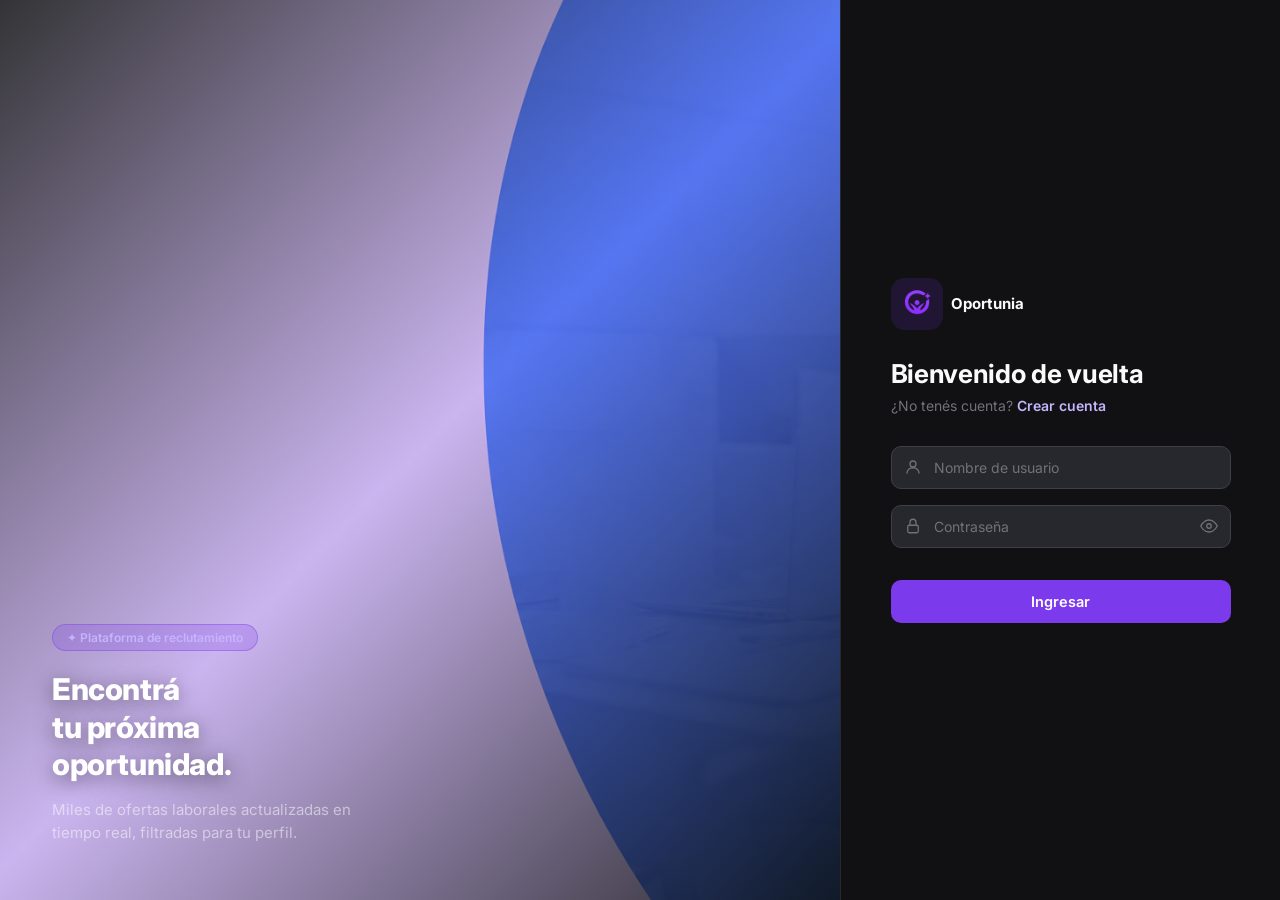
==== commit 7d4a5f09: "Fase Postulante completa con usuario Test" ====
--- a/index.html
+++ b/index.html
@@ -4,7 +4,7 @@
 <head>
   <meta charset="UTF-8" />
   <meta name="viewport" content="width=device-width, initial-scale=1.0" />
-  <title>TalentFlow — Gestión de postulantes y ofertas</title>
+  <title>Oportunia</title>
   <link rel="preconnect" href="https://fonts.googleapis.com" />
   <link rel="preconnect" href="https://fonts.gstatic.com" crossorigin />
   <link href="https://fonts.googleapis.com/css2?family=Inter:wght@400;500;600;700;800&display=swap" rel="stylesheet" />
@@ -14,12 +14,10 @@
 <body>
 
   <!-- ══════════════════════════════════════
-       VISTA: LOGIN — Split panel
-       (incluye registro en el mismo panel derecho)
+       VISTA: LOGIN
   ══════════════════════════════════════ -->
   <div id="view-login" class="view login-split active">
 
-    <!-- Panel izquierdo: imagen decorativa -->
     <div class="login-panel-left">
       <div class="login-panel-overlay"></div>
       <div class="login-panel-copy">
@@ -29,20 +27,16 @@
       </div>
     </div>
 
-    <!-- Panel derecho: login ↔ registro -->
     <div class="login-panel-right">
 
-      <!-- ── FORMULARIO DE LOGIN ── -->
+      <!-- Formulario de login -->
       <div class="login-form-wrap" id="login-form-wrap">
 
         <div class="login-logo">
           <div class="login-logo-icon">
-            <svg viewBox="0 0 24 24" stroke-linecap="round" stroke-linejoin="round">
-              <rect x="2" y="7" width="20" height="14" rx="3" />
-              <path d="M16 7V5a2 2 0 0 0-2-2h-4a2 2 0 0 0-2 2v2" />
-            </svg>
-          </div>
-          <span class="login-logo-name">TalentFlow</span>
+            <img src="img/Logo.png" alt="Oportunia" />
+          </div>
+          <span class="login-logo-name">Oportunia</span>
         </div>
 
         <h1 class="login-title">Bienvenido de vuelta</h1>
@@ -71,7 +65,8 @@
                 </svg>
               </span>
               <input type="password" id="login-password" placeholder="Contraseña" />
-              <button type="button" class="toggle-pw" onclick="togglePw('login-password')" aria-label="Mostrar contraseña">
+              <button type="button" class="toggle-pw" onclick="togglePw('login-password')"
+                aria-label="Mostrar contraseña">
                 <svg viewBox="0 0 24 24" stroke-linecap="round" stroke-linejoin="round">
                   <path d="M1 12s4-8 11-8 11 8 11 8-4 8-11 8-11-8-11-8z" />
                   <circle cx="12" cy="12" r="3" />
@@ -85,19 +80,16 @@
 
       </div>
 
-      <!-- ── FORMULARIO DE REGISTRO ── -->
+      <!-- Formulario de registro -->
       <div class="login-form-wrap" id="reg-form-wrap" style="display:none">
 
         <a class="login-back" onclick="showLoginPanel('login')">← Volver al login</a>
 
         <div class="login-logo">
           <div class="login-logo-icon">
-            <svg viewBox="0 0 24 24" stroke-linecap="round" stroke-linejoin="round">
-              <rect x="2" y="7" width="20" height="14" rx="3" />
-              <path d="M16 7V5a2 2 0 0 0-2-2h-4a2 2 0 0 0-2 2v2" />
-            </svg>
-          </div>
-          <span class="login-logo-name">TalentFlow</span>
+            <img src="img/Logo.png" alt="Oportunia" />
+          </div>
+          <span class="login-logo-name">Oportunia</span>
         </div>
 
         <h1 class="login-title">Crear cuenta</h1>
@@ -106,7 +98,6 @@
         <div id="reg-error" class="msg-error">Completá todos los campos.</div>
 
         <div class="fields login-fields">
-
           <div class="campo">
             <label for="reg-username">Nombre de usuario</label>
             <div class="input-wrap">
@@ -119,7 +110,6 @@
               <input type="text" id="reg-username" placeholder="Elegí un nombre de usuario" />
             </div>
           </div>
-
           <div class="campo">
             <label for="reg-password">Contraseña</label>
             <div class="input-wrap">
@@ -132,7 +122,6 @@
               <input type="password" id="reg-password" placeholder="Elegí una contraseña" />
             </div>
           </div>
-
           <div class="campo">
             <label for="reg-fullname">Nombre completo</label>
             <div class="input-wrap">
@@ -144,7 +133,6 @@
               <input type="text" id="reg-fullname" placeholder="Ingresá tu nombre completo" />
             </div>
           </div>
-
           <div class="campo">
             <label for="reg-level">Nivel de experiencia</label>
             <select id="reg-level">
@@ -154,7 +142,6 @@
               <option value="senior">Senior</option>
             </select>
           </div>
-
           <div class="campo">
             <label for="reg-area">Área de interés</label>
             <select id="reg-area">
@@ -165,7 +152,6 @@
               <option value="administracion">Administración</option>
             </select>
           </div>
-
         </div>
 
         <button class="btn-primary login-btn" onclick="handleRegistro()">Crear cuenta</button>
@@ -176,23 +162,19 @@
   </div>
 
   <!-- ══════════════════════════════════════
-       VISTA: PANEL PRINCIPAL (postulante + admin)
+       VISTA: PANEL PRINCIPAL
   ══════════════════════════════════════ -->
   <div id="view-panel" class="view view-panel">
 
     <nav class="navbar">
       <div class="navbar-brand">
         <div class="navbar-brand-icon">
-          <svg viewBox="0 0 24 24" stroke-linecap="round" stroke-linejoin="round">
-            <rect x="2" y="7" width="20" height="14" rx="3" />
-            <path d="M16 7V5a2 2 0 0 0-2-2h-4a2 2 0 0 0-2 2v2" />
-          </svg>
-        </div>
-        TalentFlow
+          <img src="img/Logo.png" alt="Oportunia" />
+        </div>
+        Oportunia
       </div>
       <div class="navbar-actions">
         <span id="navbar-saludo"></span>
-        <a onclick="cerrarSesion()">Cerrar sesión</a>
       </div>
     </nav>
 
@@ -200,31 +182,12 @@
 
       <aside class="sidebar" id="sidebar">
         <div class="sidebar-brand">
-          <div class="sidebar-brand-icon">
-            <svg viewBox="0 0 24 24" stroke-linecap="round" stroke-linejoin="round">
-              <rect x="2" y="7" width="20" height="14" rx="3" />
-              <path d="M16 7V5a2 2 0 0 0-2-2h-4a2 2 0 0 0-2 2v2" />
-            </svg>
-          </div>
-          <div>
-            <div class="sidebar-brand-name">TalentFlow</div>
-            <div class="sidebar-brand-tag">Plataforma de talento</div>
-          </div>
         </div>
         <nav class="sidebar-nav" id="sidebar-nav"></nav>
         <div class="sidebar-user" id="sidebar-user"></div>
       </aside>
 
       <main class="panel-content" id="panel-main">
-
-        <!-- SECCIÓN: Dashboard -->
-        <section id="sec-dashboard" class="seccion">
-          <div class="panel-header">
-            <h1>Dashboard</h1>
-          </div>
-          <div class="dashboard-welcome" id="dashboard-welcome"></div>
-          <div class="kpi-grid" id="kpi-grid"></div>
-        </section>
 
         <!-- SECCIÓN: Listado de ofertas (postulante) -->
         <section id="sec-listado" class="seccion">
@@ -322,7 +285,9 @@
   <script src="js/auth.js"></script>
   <script src="js/ofertas.js"></script>
   <script src="js/listado.js"></script>
+  <script src="js/destacadas.js"></script>
+  <script src="js/mispostulaciones.js"></script>
   <script src="js/ui.js"></script>
 </body>
 
-</html>
+</html>
--- a/css/styles.css
+++ b/css/styles.css
@@ -1,45 +1,51 @@
 /* ============================================================
-   TalentFlow — Dark SaaS Theme
+   Oportunia — Dark SaaS Theme
    ============================================================ */
 
 /* ── Reset ── */
-*, *::before, *::after { box-sizing: border-box; margin: 0; padding: 0; }
+*,
+*::before,
+*::after {
+  box-sizing: border-box;
+  margin: 0;
+  padding: 0;
+}
 
 /* ── Variables ── */
 :root {
-  --bg:           #09090b;
-  --surface:      #18181b;
-  --surface-2:    #27272e;
-  --surface-3:    #3f3f46;
-
-  --primary:      #7c3aed;
-  --primary-hover:#6d28d9;
-  --primary-light:#c4b5fd;
-
-  --text:         #fafafa;
-  --text-muted:   #a1a1aa;
-  --text-subtle:  #71717a;
-
-  --border:       #27272e;
+  --bg: #09090b;
+  --surface: #18181b;
+  --surface-2: #27272e;
+  --surface-3: #3f3f46;
+
+  --primary: #7c3aed;
+  --primary-hover: #6d28d9;
+  --primary-light: #c4b5fd;
+
+  --text: #fafafa;
+  --text-muted: #a1a1aa;
+  --text-subtle: #71717a;
+
+  --border: #27272e;
   --border-light: #3f3f46;
 
-  --success:      #22c55e;
-  --success-bg:   rgba(34,197,94,.12);
-  --warning:      #eab308;
-  --warning-bg:   rgba(234,179,8,.12);
-  --danger:       #ef4444;
-  --danger-bg:    rgba(239,68,68,.12);
-
-  --radius-card:  16px;
-  --radius-inp:   10px;
-  --radius-sm:    8px;
+  --success: #22c55e;
+  --success-bg: rgba(34, 197, 94, .12);
+  --warning: #eab308;
+  --warning-bg: rgba(234, 179, 8, .12);
+  --danger: #ef4444;
+  --danger-bg: rgba(239, 68, 68, .12);
+
+  --radius-card: 16px;
+  --radius-inp: 10px;
+  --radius-sm: 8px;
 
   --font: 'Inter', 'Segoe UI', system-ui, sans-serif;
 
-  --shadow-card:    0 24px 64px rgba(0,0,0,.65);
-  --shadow-primary: 0 0 0 3px rgba(124,58,237,.2);
-
-  --navbar-h:  60px;
+  --shadow-card: 0 24px 64px rgba(0, 0, 0, .65);
+  --shadow-primary: 0 0 0 3px rgba(124, 58, 237, .2);
+
+  --navbar-h: 60px;
   --sidebar-w: 240px;
 }
 
@@ -57,13 +63,22 @@
   cursor: pointer;
   transition: color .15s;
 }
-a:hover { color: var(--text); text-decoration: none; }
+
+a:hover {
+  color: var(--text);
+  text-decoration: none;
+}
 
 /* ============================================================
    VISTAS
    ============================================================ */
-.view { display: none; }
-.view.active { display: flex; }
+.view {
+  display: none;
+}
+
+.view.active {
+  display: flex;
+}
 
 .view-centered {
   align-items: center;
@@ -85,7 +100,7 @@
   transform: translate(-50%, -60%);
   width: 700px;
   height: 700px;
-  background: radial-gradient(ellipse at center, rgba(124,58,237,.14) 0%, transparent 70%);
+  background: radial-gradient(ellipse at center, rgba(124, 58, 237, .14) 0%, transparent 70%);
   pointer-events: none;
   z-index: 0;
 }
@@ -96,8 +111,13 @@
 }
 
 /* ── Decoraciones legacy (ocultas en dark mode) ── */
-.bg-blob-tr, .bg-blob-br, .bg-blob-bl,
-.dots, .brand { display: none !important; }
+.bg-blob-tr,
+.bg-blob-br,
+.bg-blob-bl,
+.dots,
+.brand {
+  display: none !important;
+}
 
 /* ============================================================
    HOME — Landing SaaS
@@ -134,7 +154,7 @@
   display: flex;
   align-items: center;
   justify-content: center;
-  box-shadow: 0 0 20px rgba(124,58,237,.4);
+  box-shadow: 0 0 20px rgba(124, 58, 237, .4);
 }
 
 .home-logo-icon svg {
@@ -208,12 +228,14 @@
   flex-shrink: 0;
 }
 
-.card.wide { max-width: 620px; }
+.card.wide {
+  max-width: 620px;
+}
 
 .card-icon {
   width: 56px;
   height: 56px;
-  background: rgba(124,58,237,.12);
+  background: rgba(124, 58, 237, .12);
   border-radius: 14px;
   display: flex;
   align-items: center;
@@ -238,7 +260,9 @@
   text-align: center;
 }
 
-.divider { display: none; }
+.divider {
+  display: none;
+}
 
 .sep {
   width: 100%;
@@ -258,14 +282,17 @@
   width: 100%;
   padding: 11px 14px;
   margin-bottom: 18px;
-  background: rgba(239,68,68,.1);
+  background: rgba(239, 68, 68, .1);
   color: #fca5a5;
-  border: 1px solid rgba(239,68,68,.2);
+  border: 1px solid rgba(239, 68, 68, .2);
   border-radius: var(--radius-sm);
   font-size: 13.5px;
   display: none;
 }
-.msg-error.visible { display: block; }
+
+.msg-error.visible {
+  display: block;
+}
 
 /* ============================================================
    FORMULARIOS
@@ -312,7 +339,8 @@
   stroke-width: 1.7;
 }
 
-input, select {
+input,
+select {
   width: 100%;
   padding: 12px 16px 12px 42px;
   background: var(--surface-2);
@@ -334,10 +362,17 @@
   padding-right: 36px;
 }
 
-select option { background: var(--surface-2); color: var(--text); }
-input::placeholder { color: var(--text-subtle); }
-
-input:focus, select:focus {
+select option {
+  background: var(--surface-2);
+  color: var(--text);
+}
+
+input::placeholder {
+  color: var(--text-subtle);
+}
+
+input:focus,
+select:focus {
   border-color: var(--primary);
   box-shadow: var(--shadow-primary);
 }
@@ -362,7 +397,9 @@
   transition: stroke .15s;
 }
 
-.toggle-pw:hover svg { stroke: var(--text-muted); }
+.toggle-pw:hover svg {
+  stroke: var(--text-muted);
+}
 
 /* Fieldset registro */
 .reg-fieldset {
@@ -381,7 +418,9 @@
   text-transform: uppercase;
 }
 
-.reg-fieldset .campo + .campo { margin-top: 14px; }
+.reg-fieldset .campo+.campo {
+  margin-top: 14px;
+}
 
 /* ============================================================
    BOTONES
@@ -405,10 +444,12 @@
 .btn-primary:hover {
   background: var(--primary-hover);
   transform: translateY(-1px);
-  box-shadow: 0 4px 16px rgba(124,58,237,.35);
-}
-
-.btn-primary:active { transform: translateY(0); }
+  box-shadow: 0 4px 16px rgba(124, 58, 237, .35);
+}
+
+.btn-primary:active {
+  transform: translateY(0);
+}
 
 .btn-secondary {
   width: 100%;
@@ -430,9 +471,17 @@
   border-color: var(--primary);
 }
 
-.botones-home { width: 100%; display: flex; flex-direction: column; gap: 10px; }
+.botones-home {
+  width: 100%;
+  display: flex;
+  flex-direction: column;
+  gap: 10px;
+}
+
 .botones-home .btn-primary,
-.botones-home .btn-secondary { margin-bottom: 0; }
+.botones-home .btn-secondary {
+  margin-bottom: 0;
+}
 
 /* Botón acción (tabla, panel) */
 .btn-action {
@@ -451,7 +500,10 @@
   gap: 6px;
 }
 
-.btn-action:hover { background: var(--primary-hover); transform: translateY(-1px); }
+.btn-action:hover {
+  background: var(--primary-hover);
+  transform: translateY(-1px);
+}
 
 /* ============================================================
    LOGIN SPLIT
@@ -466,7 +518,7 @@
   position: relative;
   overflow: hidden;
   background: url('../img/inicio-sesion-fondo.png') center/cover no-repeat,
-              linear-gradient(135deg, #0f0a1e 0%, #1e0938 100%);
+    linear-gradient(135deg, #0f0a1e 0%, #1e0938 100%);
   min-height: 100vh;
 }
 
@@ -474,9 +526,9 @@
   position: absolute;
   inset: 0;
   background: linear-gradient(135deg,
-    rgba(9,9,11,.82) 0%,
-    rgba(109,40,217,.32) 50%,
-    rgba(9,9,11,.88) 100%);
+      rgba(9, 9, 11, .82) 0%,
+      rgba(109, 40, 217, .32) 50%,
+      rgba(9, 9, 11, .88) 100%);
 }
 
 .login-panel-copy {
@@ -490,8 +542,8 @@
   display: inline-flex;
   align-items: center;
   gap: 6px;
-  background: rgba(124,58,237,.22);
-  border: 1px solid rgba(124,58,237,.38);
+  background: rgba(124, 58, 237, .22);
+  border: 1px solid rgba(124, 58, 237, .38);
   border-radius: 20px;
   padding: 5px 14px;
   font-size: 12px;
@@ -507,14 +559,14 @@
   color: #fff;
   line-height: 1.25;
   letter-spacing: -.4px;
-  text-shadow: 0 4px 20px rgba(0,0,0,.5);
+  text-shadow: 0 4px 20px rgba(0, 0, 0, .5);
   max-width: 380px;
 }
 
 .login-panel-sub {
   margin-top: 14px;
   font-size: 15px;
-  color: rgba(255,255,255,.5);
+  color: rgba(255, 255, 255, .5);
   max-width: 340px;
   line-height: 1.55;
 }
@@ -550,7 +602,10 @@
   cursor: pointer;
   transition: color .18s;
 }
-.login-back:hover { color: var(--text-muted); }
+
+.login-back:hover {
+  color: var(--text-muted);
+}
 
 .login-logo {
   display: flex;
@@ -559,19 +614,34 @@
   margin-bottom: 28px;
 }
 
+
+
+
+
+
+
+
+
+
+
 .login-logo-icon {
-  width: 30px;
-  height: 30px;
-  background: linear-gradient(135deg, var(--primary), #a855f7);
-  border-radius: 8px;
+  width: 52px;
+  height: 52px;
+  background: rgba(124, 58, 237, .15);
+  border-radius: 14px;
   display: flex;
   align-items: center;
   justify-content: center;
 }
 
+.login-logo-icon svg,
+.login-logo-icon img {
+  width: 86%;
+  height: 86%;
+  object-fit: contain;
+}
+
 .login-logo-icon svg {
-  width: 17px;
-  height: 17px;
   stroke: #fff;
   fill: none;
   stroke-width: 2;
@@ -597,8 +667,13 @@
   margin-bottom: 32px;
 }
 
-.login-subtitle a { color: var(--primary-light); }
-.login-subtitle a:hover { color: #fff; }
+.login-subtitle a {
+  color: var(--primary-light);
+}
+
+.login-subtitle a:hover {
+  color: #fff;
+}
 
 /* Inputs y selects del login/registro */
 .login-fields input,
@@ -608,19 +683,39 @@
   color: var(--text);
 }
 
-.login-fields input::placeholder { color: var(--text-subtle); }
+.login-fields input::placeholder {
+  color: var(--text-subtle);
+}
+
 .login-fields input:focus,
-.login-fields select:focus { border-color: var(--primary); box-shadow: var(--shadow-primary); }
-.login-fields .icon-left svg { stroke: var(--text-subtle); }
-.login-fields .toggle-pw svg { stroke: var(--text-subtle); }
-.login-fields label { color: var(--text-muted); font-size: 13px; font-weight: 500; }
+.login-fields select:focus {
+  border-color: var(--primary);
+  box-shadow: var(--shadow-primary);
+}
+
+.login-fields .icon-left svg {
+  stroke: var(--text-subtle);
+}
+
+.login-fields .toggle-pw svg {
+  stroke: var(--text-subtle);
+}
+
+.login-fields label {
+  color: var(--text-muted);
+  font-size: 13px;
+  font-weight: 500;
+}
 
 .login-btn {
   background: var(--primary);
   margin-top: 8px;
   margin-bottom: 0;
 }
-.login-btn:hover { background: var(--primary-hover); }
+
+.login-btn:hover {
+  background: var(--primary-hover);
+}
 
 /* ============================================================
    NAVBAR
@@ -643,34 +738,37 @@
 .navbar-brand {
   display: flex;
   align-items: center;
-  gap: 10px;
+  gap: 12px;
   font-weight: 700;
-  font-size: 15px;
+  font-size: 16px;
   color: var(--text);
   text-decoration: none;
 }
 
 .navbar-brand-icon {
-  width: 28px;
-  height: 28px;
-  background: linear-gradient(135deg, var(--primary), #a855f7);
-  border-radius: 7px;
-  display: flex;
-  align-items: center;
-  justify-content: center;
-  flex-shrink: 0;
+  width: 68px;
+  height: 68px;
+  margin-top: 15px;
+  display: flex;
+  overflow: hidden;
+}
+
+.navbar-brand-icon img {
+  width: 80%;
+  height: 80%;
+  object-fit: contain;
 }
 
 .navbar-brand-icon svg {
-  width: 15px;
-  height: 15px;
+  width: 18px;
+  height: 18px;
   stroke: #fff;
   fill: none;
   stroke-width: 2;
 }
 
 /* Legacy SVG inside navbar-brand */
-.navbar-brand > svg {
+.navbar-brand>svg {
   width: 20px;
   height: 20px;
   stroke: var(--primary-light);
@@ -686,7 +784,6 @@
 
 #navbar-saludo {
   font-size: 13px;
-  color: var(--text-muted);
   font-weight: 400;
 }
 
@@ -700,13 +797,6 @@
   transition: color .15s, border-color .15s, background .15s;
 }
 
-.navbar-actions a:hover {
-  color: var(--text);
-  border-color: var(--surface-3);
-  background: var(--surface-2);
-  text-decoration: none;
-}
-
 /* ============================================================
    PANEL LAYOUT
    ============================================================ */
@@ -741,14 +831,7 @@
 }
 
 .sidebar-brand-icon {
-  width: 30px;
-  height: 30px;
-  background: linear-gradient(135deg, var(--primary), #a855f7);
-  border-radius: 8px;
-  display: flex;
-  align-items: center;
-  justify-content: center;
-  flex-shrink: 0;
+  display: none;
 }
 
 .sidebar-brand-icon svg {
@@ -801,7 +884,9 @@
   margin-top: 8px;
 }
 
-.sidebar-group-label:hover { background: rgba(255,255,255,.04); }
+.sidebar-group-label:hover {
+  background: rgba(255, 255, 255, .04);
+}
 
 .sidebar-group-label .chevron {
   transition: transform .2s;
@@ -809,7 +894,9 @@
   opacity: .45;
 }
 
-.sidebar-group.collapsed .chevron { transform: rotate(-90deg); }
+.sidebar-group.collapsed .chevron {
+  transform: rotate(-90deg);
+}
 
 .sidebar-group-items {
   display: flex;
@@ -820,7 +907,9 @@
   max-height: 500px;
 }
 
-.sidebar-group.collapsed .sidebar-group-items { max-height: 0; }
+.sidebar-group.collapsed .sidebar-group-items {
+  max-height: 0;
+}
 
 /* Ítem */
 .sidebar-item {
@@ -840,12 +929,12 @@
 }
 
 .sidebar-item:hover {
-  background: rgba(255,255,255,.05);
+  background: rgba(255, 255, 255, .05);
   color: var(--text);
 }
 
 .sidebar-item.active {
-  background: rgba(124,58,237,.12);
+  background: rgba(124, 58, 237, .12);
   color: var(--primary-light);
   font-weight: 600;
   border-left-color: var(--primary);
@@ -908,7 +997,9 @@
   transition: color .15s;
 }
 
-.sidebar-logout:hover { color: var(--danger); }
+.sidebar-logout:hover {
+  color: var(--danger);
+}
 
 /* ============================================================
    PANEL CONTENT
@@ -920,8 +1011,13 @@
   background: var(--bg);
 }
 
-.seccion { display: none; }
-.seccion.active { display: block; }
+.seccion {
+  display: none;
+}
+
+.seccion.active {
+  display: block;
+}
 
 .panel-content {
   flex: 1;
@@ -949,8 +1045,8 @@
    DASHBOARD KPIs
    ============================================================ */
 .dashboard-welcome {
-  background: linear-gradient(135deg, rgba(124,58,237,.1) 0%, rgba(124,58,237,.02) 100%);
-  border: 1px solid rgba(124,58,237,.2);
+  background: linear-gradient(135deg, rgba(124, 58, 237, .1) 0%, rgba(124, 58, 237, .02) 100%);
+  border: 1px solid rgba(124, 58, 237, .2);
   border-radius: var(--radius-card);
   padding: 24px 28px;
   margin-bottom: 28px;
@@ -988,7 +1084,7 @@
 
 .kpi-card:hover {
   border-color: var(--surface-3);
-  box-shadow: 0 4px 20px rgba(0,0,0,.3);
+  box-shadow: 0 4px 20px rgba(0, 0, 0, .3);
   transform: translateY(-2px);
 }
 
@@ -1009,14 +1105,37 @@
   stroke-width: 2;
 }
 
-.kpi-icon.purple { background: rgba(124,58,237,.15); }
-.kpi-icon.purple svg { stroke: var(--primary-light); }
-.kpi-icon.green  { background: var(--success-bg); }
-.kpi-icon.green svg  { stroke: #4ade80; }
-.kpi-icon.yellow { background: var(--warning-bg); }
-.kpi-icon.yellow svg { stroke: #fbbf24; }
-.kpi-icon.blue   { background: rgba(59,130,246,.12); }
-.kpi-icon.blue svg   { stroke: #93c5fd; }
+.kpi-icon.purple {
+  background: rgba(124, 58, 237, .15);
+}
+
+.kpi-icon.purple svg {
+  stroke: var(--primary-light);
+}
+
+.kpi-icon.green {
+  background: var(--success-bg);
+}
+
+.kpi-icon.green svg {
+  stroke: #4ade80;
+}
+
+.kpi-icon.yellow {
+  background: var(--warning-bg);
+}
+
+.kpi-icon.yellow svg {
+  stroke: #fbbf24;
+}
+
+.kpi-icon.blue {
+  background: rgba(59, 130, 246, .12);
+}
+
+.kpi-icon.blue svg {
+  stroke: #93c5fd;
+}
 
 .kpi-value {
   font-size: 34px;
@@ -1067,8 +1186,13 @@
   transition: background .12s;
 }
 
-tbody tr:last-child { border-bottom: none; }
-tbody tr:hover { background: rgba(255,255,255,.03); }
+tbody tr:last-child {
+  border-bottom: none;
+}
+
+tbody tr:hover {
+  background: rgba(255, 255, 255, .03);
+}
 
 tbody td {
   padding: 14px 18px;
@@ -1076,8 +1200,16 @@
   vertical-align: middle;
 }
 
-tbody td:first-child { color: var(--text-subtle); font-family: monospace; font-size: 12px; }
-tbody td:nth-child(2) { color: var(--text); font-weight: 500; }
+tbody td:first-child {
+  color: var(--text-subtle);
+  font-family: monospace;
+  font-size: 12px;
+}
+
+tbody td:nth-child(2) {
+  color: var(--text);
+  font-weight: 500;
+}
 
 /* ── Badges ── */
 .badge {
@@ -1091,9 +1223,9 @@
 }
 
 .badge-active {
-  background: rgba(34,197,94,.12);
+  background: rgba(34, 197, 94, .12);
   color: #4ade80;
-  border: 1px solid rgba(34,197,94,.22);
+  border: 1px solid rgba(34, 197, 94, .22);
 }
 
 .badge-active::before {
@@ -1106,15 +1238,15 @@
 }
 
 .badge-inactive {
-  background: rgba(234,179,8,.12);
+  background: rgba(234, 179, 8, .12);
   color: #fbbf24;
-  border: 1px solid rgba(234,179,8,.22);
+  border: 1px solid rgba(234, 179, 8, .22);
 }
 
 .badge-closed {
-  background: rgba(239,68,68,.1);
+  background: rgba(239, 68, 68, .1);
   color: #f87171;
-  border: 1px solid rgba(239,68,68,.18);
+  border: 1px solid rgba(239, 68, 68, .18);
 }
 
 /* ── Botones de tabla ── */
@@ -1129,21 +1261,26 @@
   transition: opacity .15s;
 }
 
-.btn-table:hover { opacity: .75; }
+.btn-table:hover {
+  opacity: .75;
+}
 
 .btn-edit {
-  background: rgba(124,58,237,.1);
+  background: rgba(124, 58, 237, .1);
   color: var(--primary-light);
-  border-color: rgba(124,58,237,.22);
+  border-color: rgba(124, 58, 237, .22);
 }
 
 .btn-close {
-  background: rgba(239,68,68,.1);
+  background: rgba(239, 68, 68, .1);
   color: #f87171;
-  border-color: rgba(239,68,68,.18);
-}
-
-.td-actions { display: flex; gap: 6px; }
+  border-color: rgba(239, 68, 68, .18);
+}
+
+.td-actions {
+  display: flex;
+  gap: 6px;
+}
 
 /* ============================================================
    CARDS DE OFERTAS
@@ -1167,11 +1304,13 @@
 
 .oferta-card:hover {
   transform: translateY(-3px);
-  box-shadow: 0 10px 30px rgba(0,0,0,.3);
+  box-shadow: 0 10px 30px rgba(0, 0, 0, .3);
   border-color: var(--border-light);
 }
 
-.oferta-card-ribbon { display: none; }
+.oferta-card-ribbon {
+  display: none;
+}
 
 /* Cuerpo */
 .oferta-card-body {
@@ -1199,7 +1338,7 @@
   font-size: 18px;
   font-weight: 700;
   flex-shrink: 0;
-  border: 1px solid rgba(255,255,255,.06);
+  border: 1px solid rgba(255, 255, 255, .06);
 }
 
 .oferta-card-heading {
@@ -1253,7 +1392,10 @@
   color: var(--text-subtle);
 }
 
-.oferta-card-fecha svg { flex-shrink: 0; opacity: .7; }
+.oferta-card-fecha svg {
+  flex-shrink: 0;
+  opacity: .7;
+}
 
 /* Footer con acción */
 .oferta-card-footer {
@@ -1272,9 +1414,9 @@
   font-size: 12.5px;
   font-weight: 600;
   font-family: var(--font);
-  background: rgba(34,197,94,.1);
+  background: rgba(34, 197, 94, .1);
   color: #4ade80;
-  border: 1px solid rgba(34,197,94,.22);
+  border: 1px solid rgba(34, 197, 94, .22);
   cursor: default;
 }
 
@@ -1288,10 +1430,15 @@
 
 /* Grid responsive */
 @media (max-width: 1100px) {
-  #listado-ofertas-container { grid-template-columns: repeat(2, 1fr); }
-}
+  #listado-ofertas-container {
+    grid-template-columns: repeat(2, 1fr);
+  }
+}
+
 @media (max-width: 640px) {
-  #listado-ofertas-container { grid-template-columns: 1fr; }
+  #listado-ofertas-container {
+    grid-template-columns: 1fr;
+  }
 }
 
 /* ============================================================
@@ -1325,20 +1472,716 @@
 }
 
 /* ============================================================
-   VISTA DESTACADAS (sin sidebar)
+   Ofertas Destacadas
    ============================================================ */
-#destacadas-container {
+
+/* Intro */
+.destacadas-intro {
+  color: var(--text-subtle);
+  font-size: 14px;
+  margin-bottom: 24px;
+}
+
+/* Grid de 3 columnas */
+.destacadas-grid {
   display: grid;
-  grid-template-columns: repeat(auto-fill, minmax(300px, 1fr));
+  grid-template-columns: repeat(auto-fill, minmax(280px, 1fr));
   gap: 20px;
+}
+
+/* Card */
+.dest-card {
+  background: var(--bg-card);
+  border: 1px solid var(--border);
+  border-radius: 14px;
+  padding: 0;
+  display: flex;
+  flex-direction: column;
+  overflow: hidden;
+  transition: box-shadow 0.2s, transform 0.2s;
+  position: relative;
+}
+
+.dest-card::before {
+  content: '';
+  position: absolute;
+  top: 0;
+  left: 0;
+  right: 0;
+  height: 3px;
+  background: var(--area-color, #7c3aed);
+}
+
+.dest-card:hover {
+  box-shadow: 0 8px 28px rgba(0, 0, 0, .12);
+  transform: translateY(-2px);
+}
+
+/* Header */
+.dest-card-header {
+  display: flex;
+  align-items: flex-start;
+  justify-content: space-between;
+  padding: 20px 20px 0;
+}
+
+.dest-card-badge-wrap {
+  display: flex;
+  gap: 6px;
+  flex-wrap: wrap;
+}
+
+.dest-tag {
+  font-size: 11px;
+  font-weight: 600;
+  padding: 3px 9px;
+  border-radius: 99px;
+  letter-spacing: .3px;
+}
+
+.dest-tag-nivel {
+  background: var(--bg-subtle, #f3f4f6);
+  color: var(--text-subtle);
+}
+
+.dest-star {
+  flex-shrink: 0;
+  margin-left: 8px;
+  line-height: 1;
+}
+
+/* Body */
+.dest-card-body {
+  padding: 14px 20px 16px;
+  flex: 1;
+}
+
+.dest-titulo {
+  font-size: 16px;
+  font-weight: 700;
+  color: var(--text);
+  margin: 0 0 4px;
+  line-height: 1.3;
+}
+
+.dest-empresa {
+  font-size: 13px;
+  color: var(--text-subtle);
+  margin: 0 0 14px;
+}
+
+.dest-meta {
+  display: flex;
+  gap: 14px;
+  flex-wrap: wrap;
+}
+
+.dest-meta-item {
+  display: flex;
+  align-items: center;
+  gap: 5px;
+  font-size: 12px;
+  color: var(--text-subtle);
+}
+
+.dest-meta-item svg {
+  flex-shrink: 0;
+  opacity: .7;
+}
+
+/* Footer */
+.dest-card-footer {
+  padding: 14px 20px 18px;
+  border-top: 1px solid var(--border);
+  display: flex;
+  flex-direction: column;
+  gap: 12px;
+}
+
+/* Barra de vacantes */
+.dest-vacantes-bar {
+  height: 4px;
+  background: var(--border);
+  border-radius: 99px;
+  overflow: hidden;
+}
+
+.dest-vacantes-fill {
+  height: 100%;
+  border-radius: 99px;
+  transition: width .4s ease;
+}
+
+/* Botones */
+.btn-dest-apply {
+  width: 100%;
+  padding: 9px 0;
+  border: none;
+  border-radius: 8px;
+  background: var(--area-color, #7c3aed);
+  color: #fff;
+  font-size: 13px;
+  font-weight: 600;
+  cursor: pointer;
+  transition: opacity .15s, transform .1s;
+}
+
+.btn-dest-apply:hover {
+  opacity: .88;
+}
+
+.btn-dest-apply:active {
+  transform: scale(.98);
+}
+
+.btn-dest-applied {
+  width: 100%;
+  padding: 9px 0;
+  border: 1px solid var(--border);
+  border-radius: 8px;
+  background: transparent;
+  color: var(--text-subtle);
+  font-size: 13px;
+  font-weight: 600;
+  cursor: not-allowed;
+}
+
+/* Empty state */
+.empty-state {
+  display: flex;
+  flex-direction: column;
+  align-items: center;
+  gap: 12px;
+  padding: 60px 20px;
+  color: var(--text-subtle);
+  font-size: 14px;
+}
+
+.empty-state svg {
+  width: 40px;
+  height: 40px;
+  stroke: var(--text-subtle);
+  fill: none;
+  stroke-width: 1.5;
+  opacity: .5;
+}
+
+/* ============================================================
+   Listado de ofertas
+   ============================================================ */
+
+/* Grid de cards */
+#listado-ofertas-container {
+  display: grid;
+  grid-template-columns: repeat(auto-fill, minmax(280px, 1fr));
+  gap: 20px;
+}
+
+/* Card base */
+.oferta-card {
+  background: var(--bg-card);
+  border: 1px solid var(--border);
+  border-radius: 14px;
+  display: flex;
+  flex-direction: column;
+  overflow: hidden;
+  position: relative;
+  transition: box-shadow 0.2s, transform 0.2s;
+}
+
+.oferta-card::before {
+  content: '';
+  position: absolute;
+  top: 0;
+  left: 0;
+  right: 0;
+  height: 3px;
+  background: var(--area-color, #7c3aed);
+}
+
+.oferta-card:hover {
+  box-shadow: 0 8px 28px rgba(0, 0, 0, .12);
+  transform: translateY(-2px);
+}
+
+/* Header: tags + avatar inicial */
+.oferta-card-header {
+  display: flex;
+  align-items: flex-start;
+  justify-content: space-between;
+  padding: 20px 20px 0;
+}
+
+.oferta-card-badge-wrap {
+  display: flex;
+  gap: 6px;
+  flex-wrap: wrap;
+}
+
+.oferta-tag {
+  font-size: 11px;
+  font-weight: 600;
+  padding: 3px 9px;
+  border-radius: 99px;
+  letter-spacing: .3px;
+}
+
+.oferta-tag-nivel {
+  background: var(--bg-subtle, #f3f4f6);
+  color: var(--text-subtle);
+}
+
+.oferta-card-avatar {
+  width: 36px;
+  height: 36px;
+  border-radius: 10px;
+  display: flex;
+  align-items: center;
+  justify-content: center;
+  font-weight: 800;
+  font-size: 15px;
+  flex-shrink: 0;
+  margin-left: 10px;
+}
+
+/* Body */
+.oferta-card-body {
+  padding: 14px 20px 16px;
+  flex: 1;
+}
+
+.oferta-card-titulo {
+  font-size: 16px;
+  font-weight: 700;
+  color: var(--text);
+  margin: 0 0 4px;
+  line-height: 1.3;
+}
+
+.oferta-card-empresa {
+  font-size: 13px;
+  color: var(--text-subtle);
+  margin: 0 0 14px;
+}
+
+.oferta-card-meta {
+  display: flex;
+  gap: 14px;
+  flex-wrap: wrap;
+}
+
+.oferta-meta-item {
+  display: flex;
+  align-items: center;
+  gap: 5px;
+  font-size: 12px;
+  color: var(--text-subtle);
+}
+
+.oferta-meta-item svg {
+  flex-shrink: 0;
+  opacity: .7;
+}
+
+/* Footer */
+.oferta-card-footer {
+  padding: 14px 20px 18px;
+  border-top: 1px solid var(--border);
+  display: flex;
+  flex-direction: column;
+  gap: 12px;
+}
+
+.oferta-vacantes-bar {
+  height: 4px;
+  background: var(--border);
+  border-radius: 99px;
+  overflow: hidden;
+}
+
+.oferta-vacantes-fill {
+  height: 100%;
+  border-radius: 99px;
+  transition: width .4s ease;
+}
+
+/* Botones */
+.btn-listado-apply {
+  width: 100%;
+  padding: 9px 0;
+  border: none;
+  border-radius: 8px;
+  background: var(--area-color, #7c3aed);
+  color: #fff;
+  font-size: 13px;
+  font-weight: 600;
+  cursor: pointer;
+  transition: opacity .15s, transform .1s;
+}
+
+.btn-listado-apply:hover {
+  opacity: .88;
+}
+
+.btn-listado-apply:active {
+  transform: scale(.98);
+}
+
+.btn-listado-applied {
+  width: 100%;
+  padding: 9px 0;
+  border: 1px solid var(--border);
+  border-radius: 8px;
+  background: transparent;
+  color: var(--text-subtle);
+  font-size: 13px;
+  font-weight: 600;
+  cursor: not-allowed;
+}
+
+/* Sin resultados */
+.sin-resultados {
+  color: var(--text-subtle);
+  font-size: 14px;
+  padding: 40px 0;
+  text-align: center;
+}
+
+/* Barra de filtros */
+.filtro-bar {
+  display: flex;
+  gap: 12px;
+  margin-bottom: 24px;
+  flex-wrap: wrap;
+}
+
+.filtro-bar select {
+  padding: 8px 12px;
+  border: 1px solid var(--border);
+  border-radius: 8px;
+  background: var(--bg-card);
+  color: var(--text);
+  font-size: 13px;
+  cursor: pointer;
+  min-width: 160px;
+}
+
+/* ============================================================
+   Mis Postulaciones
+   ============================================================ */
+
+/* Resumen de estadísticas */
+.mispost-summary {
+  display: flex;
+  gap: 16px;
+  margin-bottom: 28px;
+  flex-wrap: wrap;
+}
+
+.mispost-stat {
+  background: var(--bg-card);
+  border: 1px solid var(--border);
+  border-radius: 12px;
+  padding: 16px 24px;
+  display: flex;
+  flex-direction: column;
+  align-items: center;
+  gap: 4px;
+  min-width: 90px;
+}
+
+.mispost-stat-value {
+  font-size: 26px;
+  font-weight: 800;
+  color: var(--text);
+  line-height: 1;
+}
+
+.mispost-val-pendiente {
+  color: #f59e0b;
+}
+
+.mispost-val-aceptada {
+  color: #22c55e;
+}
+
+.mispost-val-rechazada {
+  color: #ef4444;
+}
+
+.mispost-stat-label {
+  font-size: 11px;
+  color: var(--text-subtle);
+  font-weight: 500;
+  text-transform: uppercase;
+  letter-spacing: .5px;
+}
+
+/* Grid de cards */
+.mispost-grid {
+  display: grid;
+  grid-template-columns: repeat(auto-fill, minmax(280px, 1fr));
+  gap: 20px;
+}
+
+/* Card */
+.mispost-card {
+  background: var(--bg-card);
+  border: 1px solid var(--border);
+  border-radius: 14px;
+  overflow: hidden;
+  position: relative;
+  display: flex;
+  flex-direction: column;
+  transition: box-shadow 0.2s, transform 0.2s;
+}
+
+.mispost-card::before {
+  content: '';
+  position: absolute;
+  top: 0;
+  left: 0;
+  right: 0;
+  height: 3px;
+  background: var(--area-color, #7c3aed);
+}
+
+.mispost-card:hover {
+  box-shadow: 0 8px 28px rgba(0, 0, 0, .12);
+  transform: translateY(-2px);
+}
+
+/* Header */
+.mispost-card-header {
+  display: flex;
+  align-items: flex-start;
+  justify-content: space-between;
+  padding: 20px 20px 0;
+  gap: 8px;
+}
+
+.mispost-badge-wrap {
+  display: flex;
+  gap: 6px;
+  flex-wrap: wrap;
+}
+
+/* Badge de estado */
+.post-badge {
+  font-size: 11px;
+  font-weight: 700;
+  padding: 3px 10px;
+  border-radius: 99px;
+  letter-spacing: .3px;
+  white-space: nowrap;
+  flex-shrink: 0;
+}
+
+.post-badge-pendiente {
+  background: #fef3c720;
+  color: #d97706;
+  border: 1px solid #fde68a;
+}
+
+.post-badge-aceptada {
+  background: #dcfce720;
+  color: #16a34a;
+  border: 1px solid #bbf7d0;
+}
+
+.post-badge-rechazada {
+  background: #fee2e220;
+  color: #dc2626;
+  border: 1px solid #fecaca;
+}
+
+/* Body */
+.mispost-card-body {
+  display: flex;
+  align-items: center;
+  gap: 14px;
+  padding: 16px 20px;
+  flex: 1;
+}
+
+.mispost-avatar {
+  width: 44px;
+  height: 44px;
+  border-radius: 12px;
+  display: flex;
+  align-items: center;
+  justify-content: center;
+  font-weight: 800;
+  font-size: 17px;
+  flex-shrink: 0;
+}
+
+.mispost-info {
+  min-width: 0;
+}
+
+.mispost-titulo {
+  font-size: 15px;
+  font-weight: 700;
+  color: var(--text);
+  margin: 0 0 3px;
+  white-space: nowrap;
+  overflow: hidden;
+  text-overflow: ellipsis;
+}
+
+.mispost-empresa {
+  font-size: 13px;
+  color: var(--text-subtle);
+  margin: 0;
+}
+
+/* Footer */
+.mispost-card-footer {
+  padding: 12px 20px 16px;
+  border-top: 1px solid var(--border);
+}
+
+.mispost-fecha {
+  display: flex;
+  align-items: center;
+  gap: 5px;
+  font-size: 12px;
+  color: var(--text-subtle);
+}
+
+.mispost-fecha svg {
+  opacity: .6;
+  flex-shrink: 0;
+}
+
+/* Botón del empty state */
+.btn-empty-action {
+  margin-top: 4px;
+  padding: 9px 20px;
+  border: none;
+  border-radius: 8px;
+  background: #7c3aed;
+  color: #fff;
+  font-size: 13px;
+  font-weight: 600;
+  cursor: pointer;
+  transition: opacity .15s;
+}
+
+.btn-empty-action:hover {
+  opacity: .85;
+}
+
+/* ============================================================
+   Navbar user button + dropdown — agregar al final de css/styles.css
+   ============================================================ */
+
+/* Ocultar el link "Cerrar sesión" que estaba suelto en la navbar */
+.navbar-actions>a {
+  display: none;
+}
+
+/* Botón de usuario */
+.navbar-user-btn {
+  position: relative;
+  display: flex;
+  align-items: center;
+  gap: 6px;
+  padding: 6px 12px;
+  border-radius: 8px;
+  cursor: pointer;
+  font-size: 14px;
+  font-weight: 600;
+  color: var(--text);
+  background: var(--bg-card);
+  border: 1px solid var(--border);
+  transition: background 0.15s;
+  user-select: none;
+}
+
+.navbar-user-btn svg {
+  opacity: .6;
+  transition: transform 0.2s;
+}
+
+/* Dropdown */
+.navbar-user-dropdown {
+  display: none;
+  position: absolute;
+  top: calc(100% + 8px);
+  right: 0;
+  min-width: 160px;
+  border: 1px solid var(--border);
+  border-radius: 10px;
+  box-shadow: 0 8px 24px rgba(0, 0, 0, .12);
+  overflow: hidden;
+  z-index: 999;
+}
+
+.navbar-user-dropdown.open {
+  display: block;
+}
+
+.navbar-user-dropdown button {
+  width: 100%;
+  display: flex;
+  align-items: center;
+  gap: 8px;
+  padding: 10px 14px;
+  border: none;
+  background: #7c3aed;
+  color: var(--text);
+  font-size: 13px;
+  font-weight: 500;
+  cursor: pointer;
+  text-align: left;
+  transition: background 0.12s;
+}
+
+/* Sidebar sin grupos colapsables — items directos */
+.sidebar-nav .sidebar-group-label {
+  font-size: 10px;
+  font-weight: 700;
+  text-transform: uppercase;
+  letter-spacing: .8px;
+  color: var(--text-subtle);
+  padding: 16px 16px 6px;
+}
+
+/* Logo en login */
+.login-logo-icon img {
+  width: 100%;
+  height: 100%;
+  object-fit: contain;
+}
+
+/* Logo en navbar */
+.navbar-brand-icon img {
+  width: 90%;
+  height: 90%;
+  object-fit: contain;
+}
+
+/* Logo en sidebar */
+.sidebar-brand-icon img {
+  width: 100%;
+  height: 100%;
+  object-fit: contain;
 }
 
 /* ============================================================
    RESPONSIVE
    ============================================================ */
 @media (max-width: 860px) {
-  .login-panel-left { display: none; }
-  .login-panel-right { flex: 1; padding: 40px 32px; }
+  .login-panel-left {
+    display: none;
+  }
+
+  .login-panel-right {
+    flex: 1;
+    padding: 40px 32px;
+  }
 }
 
 @media (max-width: 768px) {
@@ -1348,9 +2191,13 @@
   }
 
   .sidebar-brand-name,
-  .sidebar-brand-tag { display: none; }
-
-  .sidebar-group-label { display: none; }
+  .sidebar-brand-tag {
+    display: none;
+  }
+
+  .sidebar-group-label {
+    display: none;
+  }
 
   .sidebar-item {
     justify-content: center;
@@ -1360,19 +2207,45 @@
     margin-left: 0;
   }
 
-  .sidebar-item span { display: none; }
-  .sidebar-item.active { border-left: none; background: rgba(124,58,237,.15); }
-  .sidebar-badge { display: none; }
-  .sidebar-user-name, .sidebar-user-role { display: none; }
-  .sidebar-logout { display: none; }
-  .sidebar-user { padding: 10px; }
-
-  #panel-main { padding: 20px 16px; }
-  .kpi-grid { grid-template-columns: repeat(2, 1fr); }
+  .sidebar-item span {
+    display: none;
+  }
+
+  .sidebar-item.active {
+    border-left: none;
+    background: rgba(124, 58, 237, .15);
+  }
+
+  .sidebar-badge {
+    display: none;
+  }
+
+  .sidebar-user-name,
+  .sidebar-user-role {
+    display: none;
+  }
+
+  .sidebar-logout {
+    display: none;
+  }
+
+  .sidebar-user {
+    padding: 10px;
+  }
+
+  #panel-main {
+    padding: 20px 16px;
+  }
+
+  .kpi-grid {
+    grid-template-columns: repeat(2, 1fr);
+  }
 }
 
 @media (max-width: 540px) {
-  .panel-body { flex-direction: column; }
+  .panel-body {
+    flex-direction: column;
+  }
 
   .sidebar {
     width: 100%;
@@ -1383,7 +2256,9 @@
     overflow-y: hidden;
   }
 
-  .sidebar-brand { display: none; }
+  .sidebar-brand {
+    display: none;
+  }
 
   .sidebar-nav {
     flex-direction: row;
@@ -1393,8 +2268,13 @@
     flex: 0;
   }
 
-  .sidebar-group { display: contents; }
-  .sidebar-group-label { display: none; }
+  .sidebar-group {
+    display: contents;
+  }
+
+  .sidebar-group-label {
+    display: none;
+  }
 
   .sidebar-group-items {
     display: contents;
@@ -1410,19 +2290,43 @@
     border-bottom: 2px solid transparent;
   }
 
-  .sidebar-item.active { border-bottom-color: var(--primary); }
-  .sidebar-user { display: none; }
-
-  .kpi-grid { grid-template-columns: 1fr 1fr; gap: 12px; }
-
-  .login-panel-right { flex: 1; padding: 32px 20px; }
-  .login-title { font-size: 22px; }
-
-  .card { padding: 36px 22px; }
-  .home-card { padding: 44px 28px 36px; }
-  .home-title { font-size: 26px; }
+  .sidebar-item.active {
+    border-bottom-color: var(--primary);
+  }
+
+  .sidebar-user {
+    display: none;
+  }
+
+  .kpi-grid {
+    grid-template-columns: 1fr 1fr;
+    gap: 12px;
+  }
+
+  .login-panel-right {
+    flex: 1;
+    padding: 32px 20px;
+  }
+
+  .login-title {
+    font-size: 22px;
+  }
+
+  .card {
+    padding: 36px 22px;
+  }
+
+  .home-card {
+    padding: 44px 28px 36px;
+  }
+
+  .home-title {
+    font-size: 26px;
+  }
 }
 
 @media (max-width: 400px) {
-  .kpi-grid { grid-template-columns: 1fr; }
-}
+  .kpi-grid {
+    grid-template-columns: 1fr;
+  }
+}
